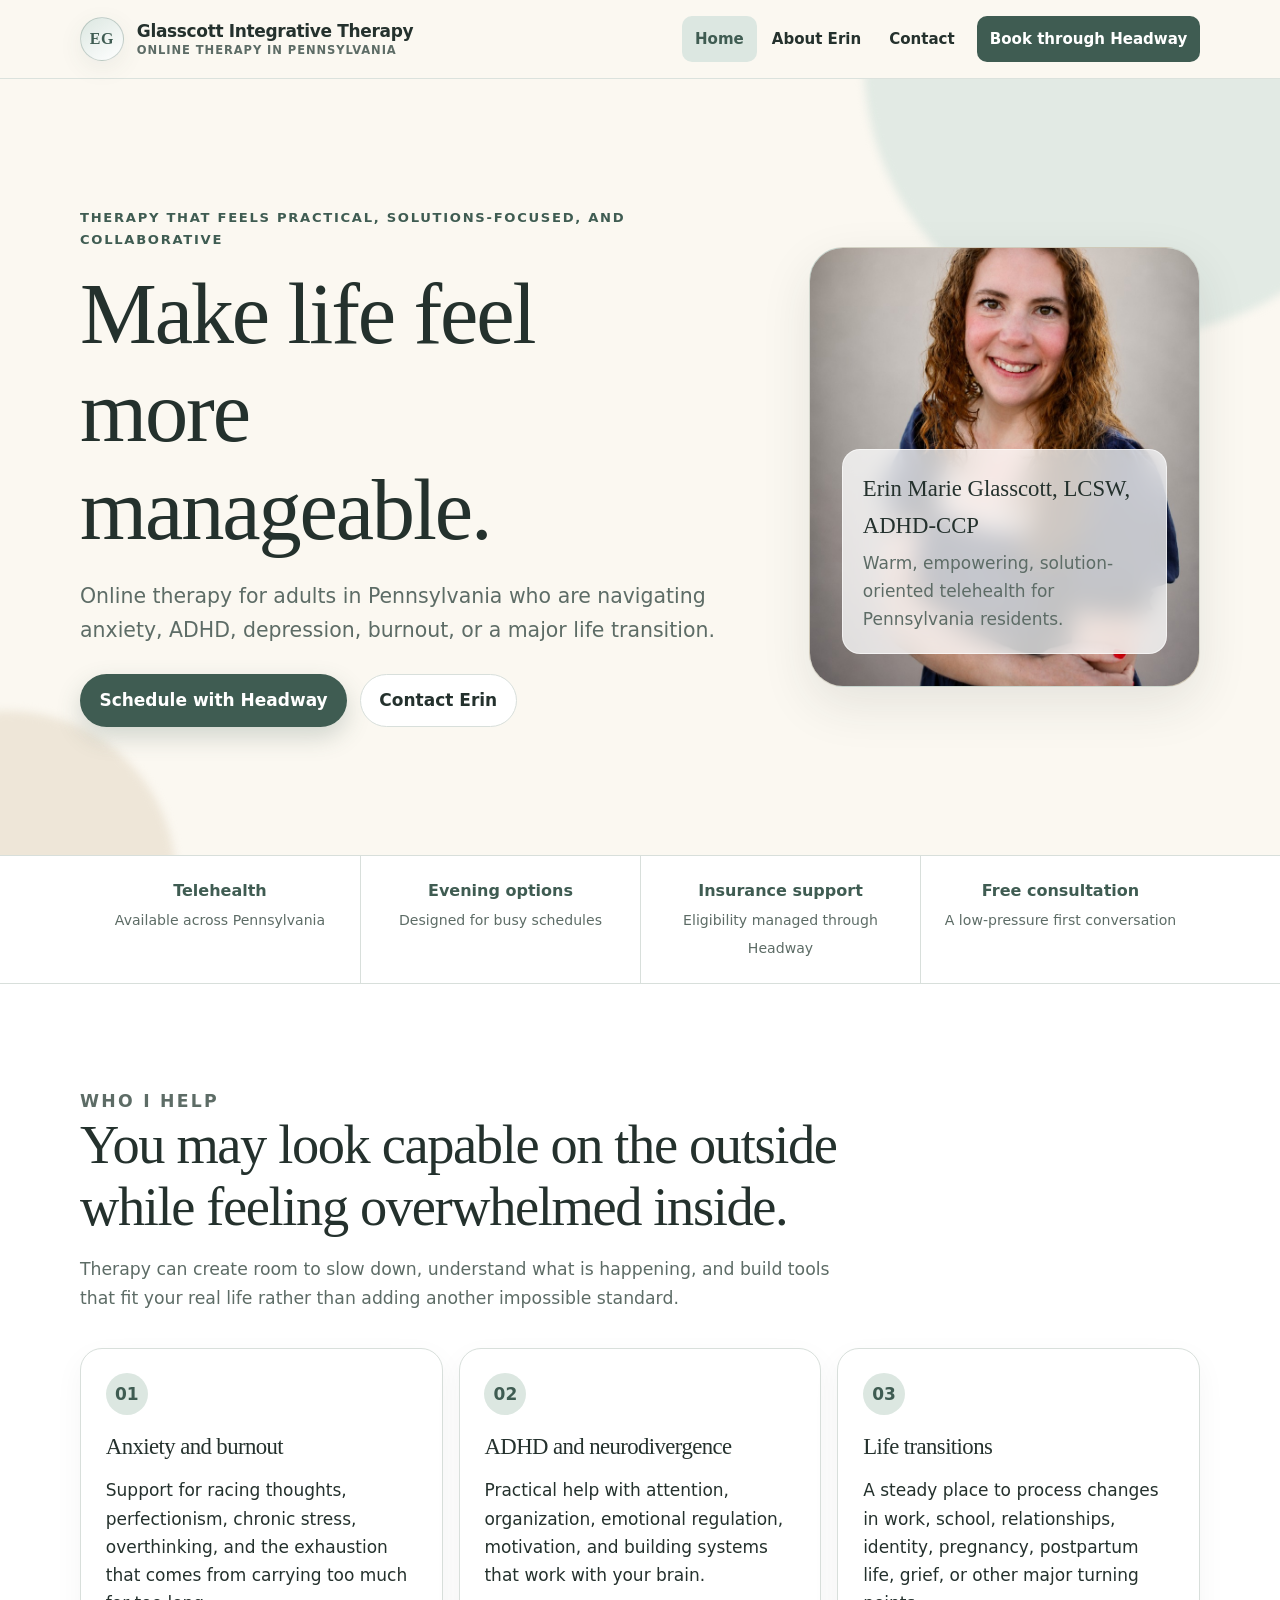
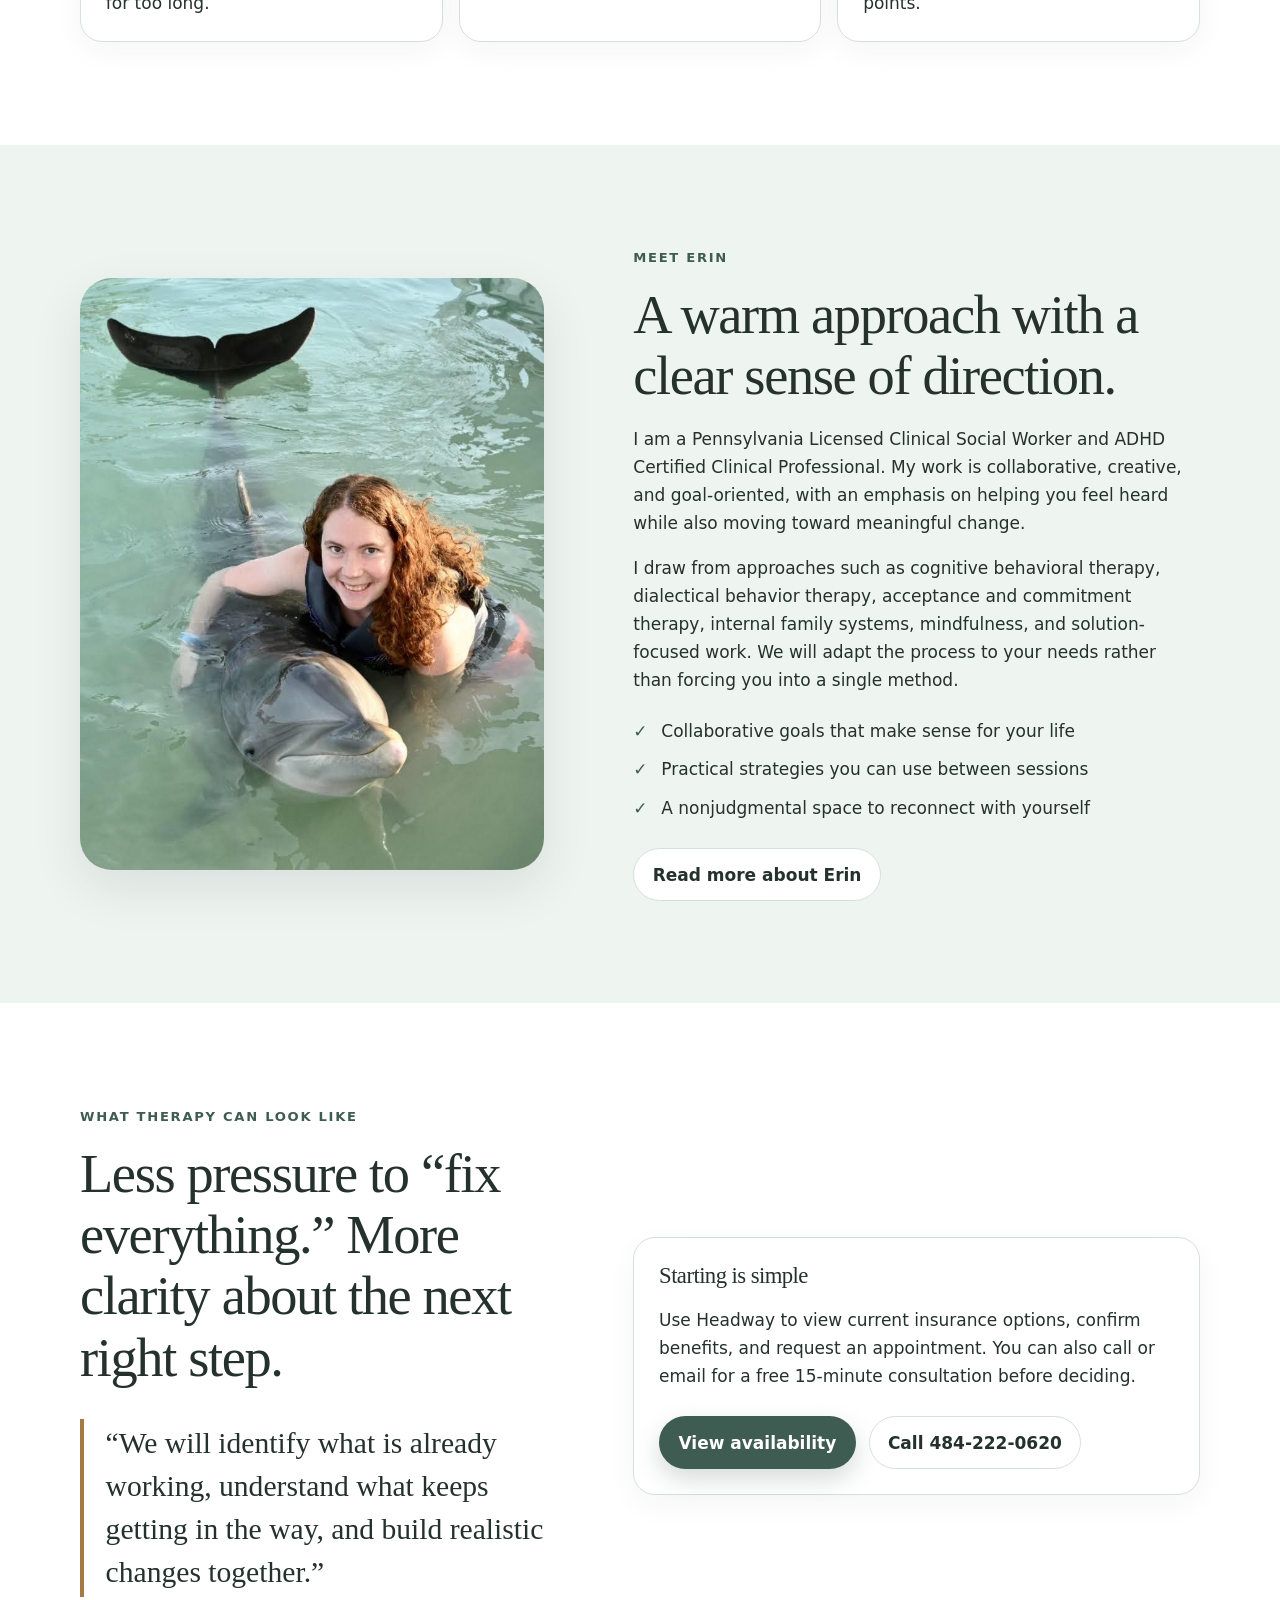
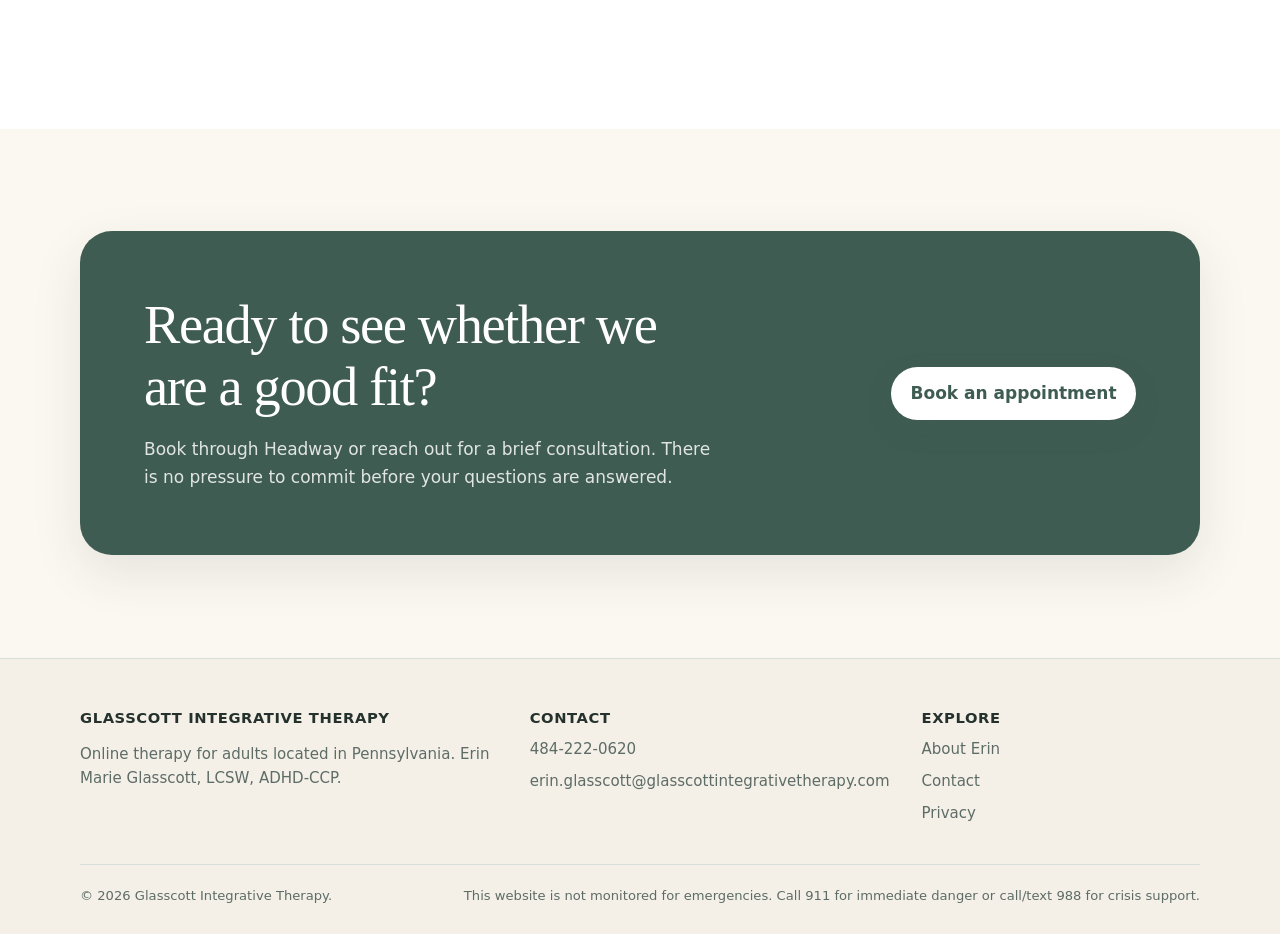
==== index.html @ e766c874 "Adjust image position in hero card" ====
<!doctype html>
<html lang="en">
<head>
  <meta charset="utf-8">
  <meta name="viewport" content="width=device-width, initial-scale=1">
  <title>Glasscott Integrative Therapy | Online Therapy in Pennsylvania</title>
  <meta name="description" content="Compassionate, practical online therapy in Pennsylvania with Erin Glasscott, LCSW, ADHD-CCP. Support for anxiety, ADHD, depression, burnout, and life transitions.">
  <meta name="theme-color" content="#3f5c52">
  <link rel="canonical" href="https://glasscottintegrativetherapy.com/">
  <link rel="icon" href="favicon.svg" type="image/svg+xml">
  <link rel="manifest" href="site.webmanifest">
  <link rel="stylesheet" href="styles.css">
  <script type="application/ld+json">
  {
    "@context": "https://schema.org",
    "@type": "ProfessionalService",
    "name": "Glasscott Integrative Therapy",
    "url": "https://glasscottintegrativetherapy.com/",
    "telephone": "+1-484-222-0620",
    "email": "erin.glasscott@glasscottintegrativetherapy.com",
    "areaServed": "Pennsylvania",
    "description": "Online therapy for adults in Pennsylvania, with support for anxiety, ADHD, depression, burnout, and life transitions.",
    "founder": {
      "@type": "Person",
      "name": "Erin Marie Glasscott",
      "jobTitle": "Licensed Clinical Social Worker"
    },
    "sameAs": [
      "https://care.headway.co/providers/erin-glasscott",
      "https://www.psychologytoday.com/us/therapists/erin-marie-glasscott-philadelphia-pa/383748"
    ]
  }
  </script>
</head>
<body>
  <a class="skip-link" href="#main">Skip to main content</a>

  <header class="site-header">
    <div class="container nav-wrap">
      <a class="brand" href="index.html" aria-label="Glasscott Integrative Therapy home">
        <span class="brand-mark" aria-hidden="true">EG</span>
        <span class="brand-text">Glasscott Integrative Therapy<small>Online therapy in Pennsylvania</small></span>
      </a>
      <button class="nav-toggle" type="button" aria-expanded="false" aria-controls="site-nav">Menu</button>
      <nav class="site-nav" id="site-nav" aria-label="Main navigation">
        <a href="index.html" aria-current="page">Home</a>
        <a href="about.html">About Erin</a>
        <a href="contact.html">Contact</a>
        <a class="nav-cta" href="https://care.headway.co/providers/erin-glasscott" target="_blank" rel="noopener">Book through Headway</a>
      </nav>
    </div>
  </header>

  <main id="main">
    <section class="hero">
      <div class="container hero-grid">
        <div>
          <p class="eyebrow">Therapy that feels practical, solutions-focused, and collaborative</p>
          <h1>Make life feel more manageable.</h1>
          <p class="lead">Online therapy for adults in Pennsylvania who are navigating anxiety, ADHD, depression, burnout, or a major life transition.</p>
          <div class="button-row">
            <a class="button button-primary" href="https://care.headway.co/providers/erin-glasscott" target="_blank" rel="noopener">Schedule with Headway</a>
            <a class="button button-secondary" href="contact.html">Contact Erin</a>
          </div>
        </div>

        <aside class="hero-card" aria-label="Practice overview">
  <img src="erin-headshot.jpg"
       alt="Erin Marie Glasscott, licensed clinical social worker"
       style="position:absolute; inset:0; width:100%; height:100%; object-fit:cover; object-position:center 90%; z-index:1;">

  <div class="hero-card-content" style="position:relative; z-index:2;">
            <strong>Erin Marie Glasscott, LCSW, ADHD-CCP</strong>
            <span>Warm, empowering, solution-oriented telehealth for Pennsylvania residents.</span>
          </div>
        </aside>
      </div>
    </section>

    <section class="trust-strip" aria-label="Practice highlights">
      <div class="container trust-grid">
        <div class="trust-item"><strong>Telehealth</strong><span>Available across Pennsylvania</span></div>
        <div class="trust-item"><strong>Evening options</strong><span>Designed for busy schedules</span></div>
        <div class="trust-item"><strong>Insurance support</strong><span>Eligibility managed through Headway</span></div>
        <div class="trust-item"><strong>Free consultation</strong><span>A low-pressure first conversation</span></div>
      </div>
    </section>

    <section class="section section-white">
      <div class="container">
        <div class="section-heading">
          <p class="eyebrow">Who I help</p>
          <h2>You may look capable on the outside while feeling overwhelmed inside.</h2>
          <p>Therapy can create room to slow down, understand what is happening, and build tools that fit your real life rather than adding another impossible standard.</p>
        </div>

        <div class="card-grid">
          <article class="card">
            <div class="card-number" aria-hidden="true">01</div>
            <h3>Anxiety and burnout</h3>
            <p>Support for racing thoughts, perfectionism, chronic stress, overthinking, and the exhaustion that comes from carrying too much for too long.</p>
          </article>
          <article class="card">
            <div class="card-number" aria-hidden="true">02</div>
            <h3>ADHD and neurodivergence</h3>
            <p>Practical help with attention, organization, emotional regulation, motivation, and building systems that work with your brain.</p>
          </article>
          <article class="card">
            <div class="card-number" aria-hidden="true">03</div>
            <h3>Life transitions</h3>
            <p>A steady place to process changes in work, school, relationships, identity, pregnancy, postpartum life, grief, or other major turning points.</p>
          </article>
        </div>
      </div>
    </section>

    <section class="section section-sage">
      <div class="container split">
        <div class="portrait-placeholder">
  <img src="erin-dolphin.jpg" alt="Erin Glasscott, licensed clinical social worker">
</div>
        <div>
          <p class="eyebrow">Meet Erin</p>
          <h2>A warm approach with a clear sense of direction.</h2>
          <p>I am a Pennsylvania Licensed Clinical Social Worker and ADHD Certified Clinical Professional. My work is collaborative, creative, and goal-oriented, with an emphasis on helping you feel heard while also moving toward meaningful change.</p>
          <p>I draw from approaches such as cognitive behavioral therapy, dialectical behavior therapy, acceptance and commitment therapy, internal family systems, mindfulness, and solution-focused work. We will adapt the process to your needs rather than forcing you into a single method.</p>
          <ul class="check-list">
            <li>Collaborative goals that make sense for your life</li>
            <li>Practical strategies you can use between sessions</li>
            <li>A nonjudgmental space to reconnect with yourself</li>
          </ul>
          <div class="button-row">
            <a class="button button-secondary" href="about.html">Read more about Erin</a>
          </div>
        </div>
      </div>
    </section>

    <section class="section section-white">
      <div class="container split">
        <div>
          <p class="eyebrow">What therapy can look like</p>
          <h2>Less pressure to “fix everything.” More clarity about the next right step.</h2>
          <p class="quote-block">“We will identify what is already working, understand what keeps getting in the way, and build realistic changes together.”</p>
        </div>
        <div>
          <div class="card">
            <h3>Starting is simple</h3>
            <p>Use Headway to view current insurance options, confirm benefits, and request an appointment. You can also call or email for a free 15-minute consultation before deciding.</p>
            <div class="button-row">
              <a class="button button-primary" href="https://care.headway.co/providers/erin-glasscott" target="_blank" rel="noopener">View availability</a>
              <a class="button button-secondary" href="tel:+14842220620">Call 484-222-0620</a>
            </div>
          </div>
        </div>
      </div>
    </section>

    <section class="section">
      <div class="container cta-panel">
        <div>
          <h2>Ready to see whether we are a good fit?</h2>
          <p>Book through Headway or reach out for a brief consultation. There is no pressure to commit before your questions are answered.</p>
        </div>
        <div class="cta-actions">
          <a class="button button-primary" href="https://care.headway.co/providers/erin-glasscott" target="_blank" rel="noopener">Book an appointment</a>
        </div>
      </div>
    </section>
  </main>

  <footer class="site-footer">
    <div class="container">
      <div class="footer-grid">
        <div>
          <h2>Glasscott Integrative Therapy</h2>
          <p>Online therapy for adults located in Pennsylvania. Erin Marie Glasscott, LCSW, ADHD-CCP.</p>
        </div>
        <div>
          <h3>Contact</h3>
          <div class="footer-links">
            <a href="tel:+14842220620">484-222-0620</a>
            <a href="mailto:erin.glasscott@glasscottintegrativetherapy.com">erin.glasscott@glasscottintegrativetherapy.com</a>
          </div>
        </div>
        <div>
          <h3>Explore</h3>
          <div class="footer-links">
            <a href="about.html">About Erin</a>
            <a href="contact.html">Contact</a>
            <a href="privacy.html">Privacy</a>
          </div>
        </div>
      </div>
      <div class="footer-bottom">
        <span>© <span data-current-year></span> Glasscott Integrative Therapy.</span>
        <span>This website is not monitored for emergencies. Call 911 for immediate danger or call/text 988 for crisis support.</span>
      </div>
    </div>
  </footer>

  <script src="script.js"></script>
</body>
</html>
---- styles.css ----
:root {
  --ink: #24312d;
  --muted: #5d6c66;
  --sage: #5e786e;
  --sage-dark: #3f5c52;
  --sage-light: #dce7e1;
  --cream: #fbf8f1;
  --paper: #ffffff;
  --sand: #e9dfcf;
  --gold: #a57a45;
  --line: #d8dfdb;
  --shadow: 0 18px 50px rgba(36, 49, 45, 0.10);
  --radius: 22px;
  --max-width: 1120px;
}

* {
  box-sizing: border-box;
}

html {
  scroll-behavior: smooth;
}

body {
  margin: 0;
  color: var(--ink);
  background: var(--cream);
  font-family: Inter, ui-sans-serif, system-ui, -apple-system, BlinkMacSystemFont, "Segoe UI", sans-serif;
  font-size: 17px;
  line-height: 1.65;
}

img {
  display: block;
  max-width: 100%;
}

a {
  color: var(--sage-dark);
  text-underline-offset: 0.2em;
}

a:hover {
  color: var(--gold);
}

button,
a {
  -webkit-tap-highlight-color: transparent;
}

.skip-link {
  position: absolute;
  top: -100px;
  left: 1rem;
  z-index: 1000;
  padding: 0.75rem 1rem;
  border-radius: 10px;
  background: var(--ink);
  color: white;
}

.skip-link:focus {
  top: 1rem;
}

.container {
  width: min(calc(100% - 2rem), var(--max-width));
  margin-inline: auto;
}

.site-header {
  position: sticky;
  top: 0;
  z-index: 50;
  border-bottom: 1px solid rgba(216, 223, 219, 0.9);
  background: rgba(251, 248, 241, 0.94);
  backdrop-filter: blur(14px);
}

.nav-wrap {
  min-height: 78px;
  display: flex;
  align-items: center;
  justify-content: space-between;
  gap: 1rem;
}

.brand {
  display: inline-flex;
  align-items: center;
  gap: 0.8rem;
  color: var(--ink);
  font-weight: 750;
  text-decoration: none;
  letter-spacing: -0.02em;
}

.brand-mark {
  width: 44px;
  height: 44px;
  display: grid;
  place-items: center;
  border: 1px solid rgba(63, 92, 82, 0.25);
  border-radius: 50%;
  background: linear-gradient(145deg, var(--sage-light), var(--paper));
  color: var(--sage-dark);
  font-family: Georgia, "Times New Roman", serif;
  font-size: 1rem;
  letter-spacing: 0.04em;
  box-shadow: 0 7px 24px rgba(63, 92, 82, 0.08);
}

.brand-text {
  line-height: 1.12;
}

.brand-text small {
  display: block;
  margin-top: 0.18rem;
  color: var(--muted);
  font-size: 0.72rem;
  font-weight: 600;
  letter-spacing: 0.08em;
  text-transform: uppercase;
}

.nav-toggle {
  display: none;
  border: 1px solid var(--line);
  border-radius: 12px;
  padding: 0.55rem 0.75rem;
  background: var(--paper);
  color: var(--ink);
  font: inherit;
  font-weight: 700;
  cursor: pointer;
}

.site-nav {
  display: flex;
  align-items: center;
  gap: 0.15rem;
}

.site-nav a {
  padding: 0.65rem 0.8rem;
  border-radius: 10px;
  color: var(--ink);
  font-size: 0.94rem;
  font-weight: 700;
  text-decoration: none;
}

.site-nav a:hover,
.site-nav a[aria-current="page"] {
  background: var(--sage-light);
  color: var(--sage-dark);
}

.site-nav .nav-cta {
  margin-left: 0.45rem;
  background: var(--sage-dark);
  color: white;
}

.site-nav .nav-cta:hover {
  background: var(--ink);
  color: white;
}

.hero {
  position: relative;
  overflow: hidden;
  padding: clamp(4.5rem, 10vw, 8rem) 0;
}

.hero::before,
.hero::after {
  content: "";
  position: absolute;
  border-radius: 999px;
  filter: blur(4px);
  pointer-events: none;
}

.hero::before {
  width: 34rem;
  height: 34rem;
  top: -18rem;
  right: -8rem;
  background: rgba(220, 231, 225, 0.82);
}

.hero::after {
  width: 21rem;
  height: 21rem;
  bottom: -12rem;
  left: -10rem;
  background: rgba(233, 223, 207, 0.72);
}

.hero-grid {
  position: relative;
  z-index: 1;
  display: grid;
  grid-template-columns: 1.25fr 0.75fr;
  gap: clamp(2rem, 6vw, 5rem);
  align-items: center;
}

.eyebrow {
  margin: 0 0 1rem;
  color: var(--sage-dark);
  font-size: 0.82rem;
  font-weight: 800;
  letter-spacing: 0.13em;
  text-transform: uppercase;
}

h1,
h2,
h3 {
  margin-top: 0;
  font-family: Georgia, "Times New Roman", serif;
  font-weight: 500;
  line-height: 1.13;
  letter-spacing: -0.025em;
}

h1 {
  margin-bottom: 1.3rem;
  font-size: clamp(2.75rem, 7vw, 5.4rem);
  max-width: 12ch;
}

h2 {
  margin-bottom: 1rem;
  font-size: clamp(2rem, 4.5vw, 3.4rem);
}

h3 {
  margin-bottom: 0.55rem;
  font-size: 1.42rem;
}

.lead {
  max-width: 62ch;
  margin: 0 0 1.65rem;
  color: var(--muted);
  font-size: clamp(1.08rem, 2.1vw, 1.28rem);
}

.button-row {
  display: flex;
  flex-wrap: wrap;
  gap: 0.8rem;
  margin-top: 1.65rem;
}

.button {
  display: inline-flex;
  align-items: center;
  justify-content: center;
  gap: 0.45rem;
  min-height: 48px;
  padding: 0.72rem 1.15rem;
  border: 1px solid transparent;
  border-radius: 999px;
  font-weight: 800;
  text-decoration: none;
  transition: transform 160ms ease, box-shadow 160ms ease, background 160ms ease;
}

.button:hover {
  transform: translateY(-2px);
}

.button-primary {
  background: var(--sage-dark);
  color: white;
  box-shadow: 0 10px 24px rgba(63, 92, 82, 0.22);
}

.button-primary:hover {
  background: var(--ink);
  color: white;
}

.button-secondary {
  border-color: var(--line);
  background: var(--paper);
  color: var(--ink);
}

.button-secondary:hover {
  border-color: var(--sage);
  color: var(--sage-dark);
  box-shadow: 0 10px 25px rgba(36, 49, 45, 0.08);
}

.hero-card {
  position: relative;
  min-height: 440px;
  display: grid;
  align-content: end;
  overflow: hidden;
  border: 1px solid rgba(94, 120, 110, 0.18);
  border-radius: 34px;
  padding: 2rem;
  background:
    radial-gradient(circle at 72% 24%, rgba(255,255,255,0.92) 0 8%, transparent 9%),
    radial-gradient(circle at 24% 30%, rgba(255,255,255,0.7) 0 4%, transparent 5%),
    linear-gradient(155deg, #dce7e1 0%, #f5f0e6 60%, #e2d3bf 100%);
  box-shadow: var(--shadow);
}

.hero-card::before {
  content: "";
  position: absolute;
  width: 220px;
  height: 340px;
  right: -35px;
  bottom: -32px;
  border: 2px solid rgba(63, 92, 82, 0.30);
  border-radius: 55% 45% 50% 50% / 40% 60% 40% 60%;
  transform: rotate(-13deg);
}

.hero-card::after {
  content: "";
  position: absolute;
  width: 120px;
  height: 260px;
  right: 54px;
  bottom: -45px;
  border-left: 3px solid rgba(63, 92, 82, 0.36);
  border-radius: 50%;
  transform: rotate(20deg);
}

.hero-card-content {
  position: relative;
  z-index: 1;
  max-width: 23rem;
  border: 1px solid rgba(255,255,255,0.58);
  border-radius: 18px;
  padding: 1.25rem;
  background: rgba(255,255,255,0.76);
  backdrop-filter: blur(12px);
}

.hero-card-content strong {
  display: block;
  margin-bottom: 0.25rem;
  font-family: Georgia, "Times New Roman", serif;
  font-size: 1.42rem;
  font-weight: 500;
}

.hero-card-content span {
  color: var(--muted);
}

.trust-strip {
  border-block: 1px solid var(--line);
  background: var(--paper);
}

.trust-grid {
  display: grid;
  grid-template-columns: repeat(4, 1fr);
}

.trust-item {
  padding: 1.4rem 1rem;
  text-align: center;
}

.trust-item + .trust-item {
  border-left: 1px solid var(--line);
}

.trust-item strong {
  display: block;
  color: var(--sage-dark);
  font-size: 1rem;
}

.trust-item span {
  color: var(--muted);
  font-size: 0.88rem;
}

.section {
  padding: clamp(4.2rem, 8vw, 7rem) 0;
}

.section-white {
  background: var(--paper);
}

.section-sage {
  background: #eef4f0;
}

.section-heading {
  max-width: 760px;
  margin-bottom: 2.2rem;
}

.section-heading p {
  margin-bottom: 0;
  color: var(--muted);
  font-size: 1.08rem;
}

.card-grid {
  display: grid;
  grid-template-columns: repeat(3, 1fr);
  gap: 1rem;
}

.card {
  border: 1px solid var(--line);
  border-radius: var(--radius);
  padding: 1.55rem;
  background: var(--paper);
  box-shadow: 0 10px 30px rgba(36, 49, 45, 0.045);
}

.card p:last-child {
  margin-bottom: 0;
}

.card-number {
  width: 42px;
  height: 42px;
  display: grid;
  place-items: center;
  margin-bottom: 1.15rem;
  border-radius: 50%;
  background: var(--sage-light);
  color: var(--sage-dark);
  font-weight: 900;
}

.split {
  display: grid;
  grid-template-columns: 0.9fr 1.1fr;
  gap: clamp(2rem, 7vw, 6rem);
  align-items: center;
}

.portrait-placeholder {
  min-height: 520px;
  display: grid;
  place-items: center;
  overflow: hidden;
  border-radius: 32px;
  background:
    linear-gradient(135deg, rgba(255,255,255,0.7), transparent 46%),
    linear-gradient(155deg, var(--sage-light), var(--sand));
  box-shadow: var(--shadow);
}

.portrait-monogram {
  width: 190px;
  height: 190px;
  display: grid;
  place-items: center;
  border: 1px solid rgba(63, 92, 82, 0.25);
  border-radius: 50%;
  background: rgba(255,255,255,0.62);
  color: var(--sage-dark);
  font-family: Georgia, "Times New Roman", serif;
  font-size: 4.2rem;
  box-shadow: 0 18px 48px rgba(36,49,45,0.10);
}

.check-list {
  margin: 1.4rem 0 0;
  padding: 0;
  list-style: none;
}

.check-list li {
  position: relative;
  margin: 0.65rem 0;
  padding-left: 1.75rem;
}

.check-list li::before {
  content: "✓";
  position: absolute;
  left: 0;
  top: 0;
  color: var(--sage-dark);
  font-weight: 900;
}

.quote-block {
  border-left: 4px solid var(--gold);
  padding: 0.2rem 0 0.2rem 1.35rem;
  color: var(--ink);
  font-family: Georgia, "Times New Roman", serif;
  font-size: clamp(1.3rem, 2.8vw, 1.85rem);
  line-height: 1.45;
}

.cta-panel {
  display: grid;
  grid-template-columns: 1.2fr 0.8fr;
  gap: 2rem;
  align-items: center;
  border-radius: 32px;
  padding: clamp(2rem, 5vw, 4rem);
  background: var(--sage-dark);
  color: white;
  box-shadow: var(--shadow);
}

.cta-panel h2,
.cta-panel p {
  color: white;
}

.cta-panel p {
  margin-bottom: 0;
  opacity: 0.84;
}

.cta-panel .button-primary {
  background: white;
  color: var(--sage-dark);
}

.cta-panel .button-primary:hover {
  background: var(--cream);
  color: var(--ink);
}

.cta-actions {
  display: flex;
  flex-wrap: wrap;
  justify-content: flex-end;
  gap: 0.75rem;
}

.page-hero {
  padding: clamp(4rem, 9vw, 7rem) 0 clamp(3rem, 7vw, 5rem);
}

.page-hero h1 {
  max-width: 16ch;
  font-size: clamp(2.7rem, 6vw, 4.7rem);
}

.page-hero .lead {
  max-width: 68ch;
}

.bio-copy p {
  margin-top: 0;
}

.credentials {
  display: grid;
  grid-template-columns: repeat(2, 1fr);
  gap: 1rem;
  margin-top: 2rem;
}

.credential {
  border-top: 1px solid var(--line);
  padding-top: 1rem;
}

.credential strong {
  display: block;
  margin-bottom: 0.15rem;
}

.credential span {
  color: var(--muted);
  font-size: 0.94rem;
}

.contact-grid {
  display: grid;
  grid-template-columns: 1fr 0.85fr;
  gap: clamp(1.2rem, 5vw, 4rem);
  align-items: start;
}

.contact-card {
  border: 1px solid var(--line);
  border-radius: 28px;
  padding: clamp(1.4rem, 4vw, 2.5rem);
  background: var(--paper);
  box-shadow: var(--shadow);
}

.contact-method {
  display: grid;
  grid-template-columns: 46px 1fr;
  gap: 0.9rem;
  align-items: start;
  padding: 1.1rem 0;
}

.contact-method + .contact-method {
  border-top: 1px solid var(--line);
}

.contact-icon {
  width: 46px;
  height: 46px;
  display: grid;
  place-items: center;
  border-radius: 50%;
  background: var(--sage-light);
  color: var(--sage-dark);
  font-weight: 900;
}

.contact-method h3 {
  margin-bottom: 0.15rem;
  font-family: inherit;
  font-size: 1.06rem;
  font-weight: 850;
  letter-spacing: 0;
}

.contact-method p {
  margin: 0;
  color: var(--muted);
}

.notice {
  border: 1px solid #dacbb6;
  border-radius: 18px;
  padding: 1.15rem 1.25rem;
  background: #fffaf1;
}

.notice strong {
  display: block;
  margin-bottom: 0.25rem;
}

.notice p {
  margin: 0;
  color: #665c4e;
}

.faq {
  border-top: 1px solid var(--line);
}

details {
  border-bottom: 1px solid var(--line);
  padding: 1.05rem 0;
}

summary {
  cursor: pointer;
  color: var(--ink);
  font-weight: 800;
}

details p {
  margin: 0.75rem 0 0;
  color: var(--muted);
}

.legal-copy {
  max-width: 780px;
}

.legal-copy h2 {
  margin-top: 2.3rem;
  font-size: 1.8rem;
}

.site-footer {
  border-top: 1px solid var(--line);
  padding: 3.2rem 0 1.7rem;
  background: #f4f0e8;
}

.footer-grid {
  display: grid;
  grid-template-columns: 1.2fr 0.8fr 0.8fr;
  gap: 2rem;
}

.footer-grid h2,
.footer-grid h3 {
  margin-bottom: 0.65rem;
  font-family: inherit;
  font-size: 0.92rem;
  font-weight: 850;
  letter-spacing: 0.04em;
  text-transform: uppercase;
}

.footer-grid p,
.footer-grid a {
  color: var(--muted);
  font-size: 0.94rem;
}

.footer-links {
  display: grid;
  gap: 0.45rem;
}

.footer-links a {
  text-decoration: none;
}

.footer-links a:hover {
  color: var(--sage-dark);
}

.footer-bottom {
  display: flex;
  flex-wrap: wrap;
  justify-content: space-between;
  gap: 1rem;
  margin-top: 2.4rem;
  border-top: 1px solid var(--line);
  padding-top: 1.25rem;
  color: var(--muted);
  font-size: 0.82rem;
}

@media (max-width: 860px) {
  .nav-toggle {
    display: inline-flex;
  }

  .site-nav {
    position: absolute;
    top: calc(100% + 1px);
    left: 0;
    right: 0;
    display: none;
    flex-direction: column;
    align-items: stretch;
    gap: 0.15rem;
    border-bottom: 1px solid var(--line);
    padding: 0.75rem 1rem 1rem;
    background: var(--cream);
    box-shadow: 0 16px 30px rgba(36,49,45,0.08);
  }

  .site-nav.is-open {
    display: flex;
  }

  .site-nav a {
    text-align: center;
  }

  .site-nav .nav-cta {
    margin-left: 0;
  }

  .hero-grid,
  .split,
  .contact-grid,
  .cta-panel,
  .footer-grid {
    grid-template-columns: 1fr;
  }

  .hero-card {
    min-height: 360px;
  }

  .card-grid {
    grid-template-columns: 1fr;
  }

  .trust-grid {
    grid-template-columns: repeat(2, 1fr);
  }

  .trust-item:nth-child(3) {
    border-left: 0;
    border-top: 1px solid var(--line);
  }

  .trust-item:nth-child(4) {
    border-top: 1px solid var(--line);
  }

  .cta-actions {
    justify-content: flex-start;
  }
}

@media (max-width: 560px) {
  body {
    font-size: 16px;
  }

  .brand-text {
    font-size: 0.88rem;
  }

  .brand-text small {
    font-size: 0.64rem;
  }

  .hero {
    padding-top: 3.5rem;
  }

  .hero-card {
    min-height: 310px;
    padding: 1.15rem;
  }

  .credentials,
  .trust-grid {
    grid-template-columns: 1fr;
  }

  .trust-item + .trust-item,
  .trust-item:nth-child(3),
  .trust-item:nth-child(4) {
    border-left: 0;
    border-top: 1px solid var(--line);
  }

  .button-row,
  .cta-actions {
    flex-direction: column;
  }

  .button {
    width: 100%;
  }
}

@media (prefers-reduced-motion: reduce) {
  html {
    scroll-behavior: auto;
  }

  *,
  *::before,
  *::after {
    transition-duration: 0.01ms !important;
    animation-duration: 0.01ms !important;
    animation-iteration-count: 1 !important;
  }
}
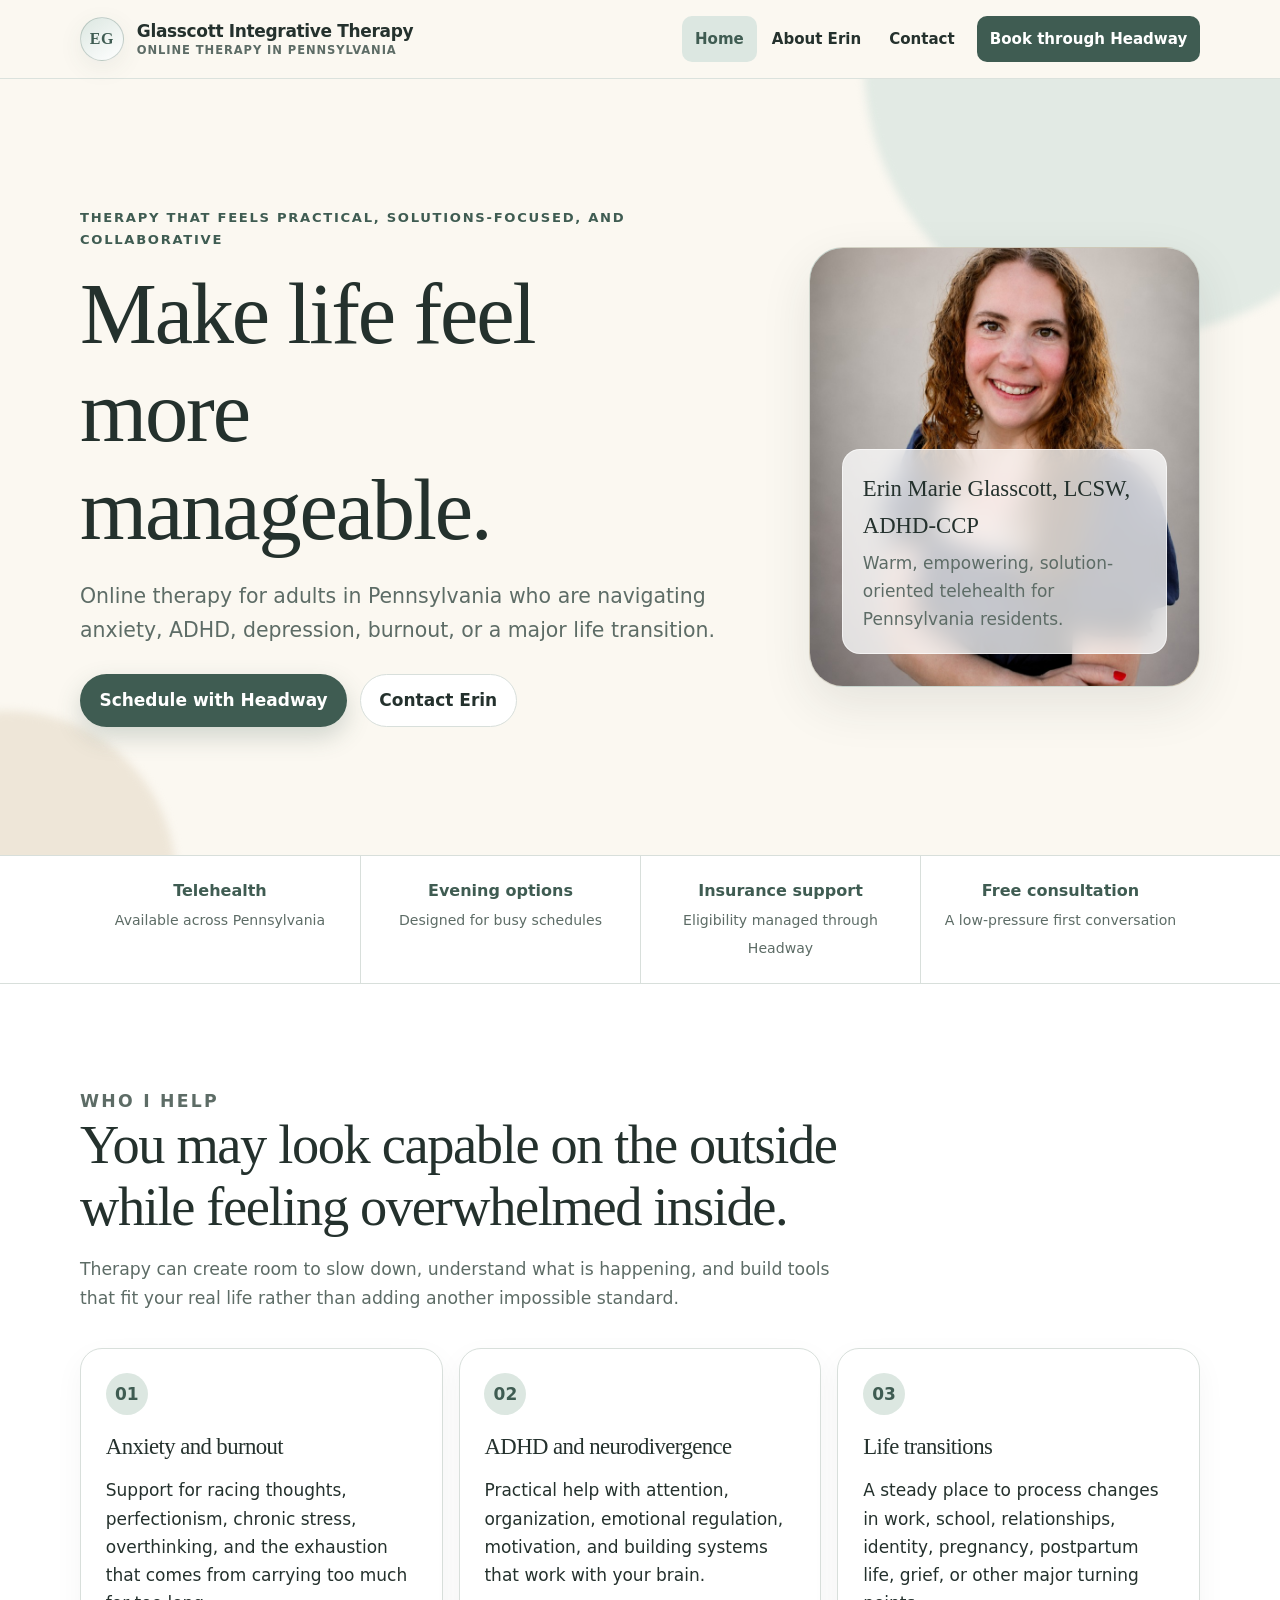
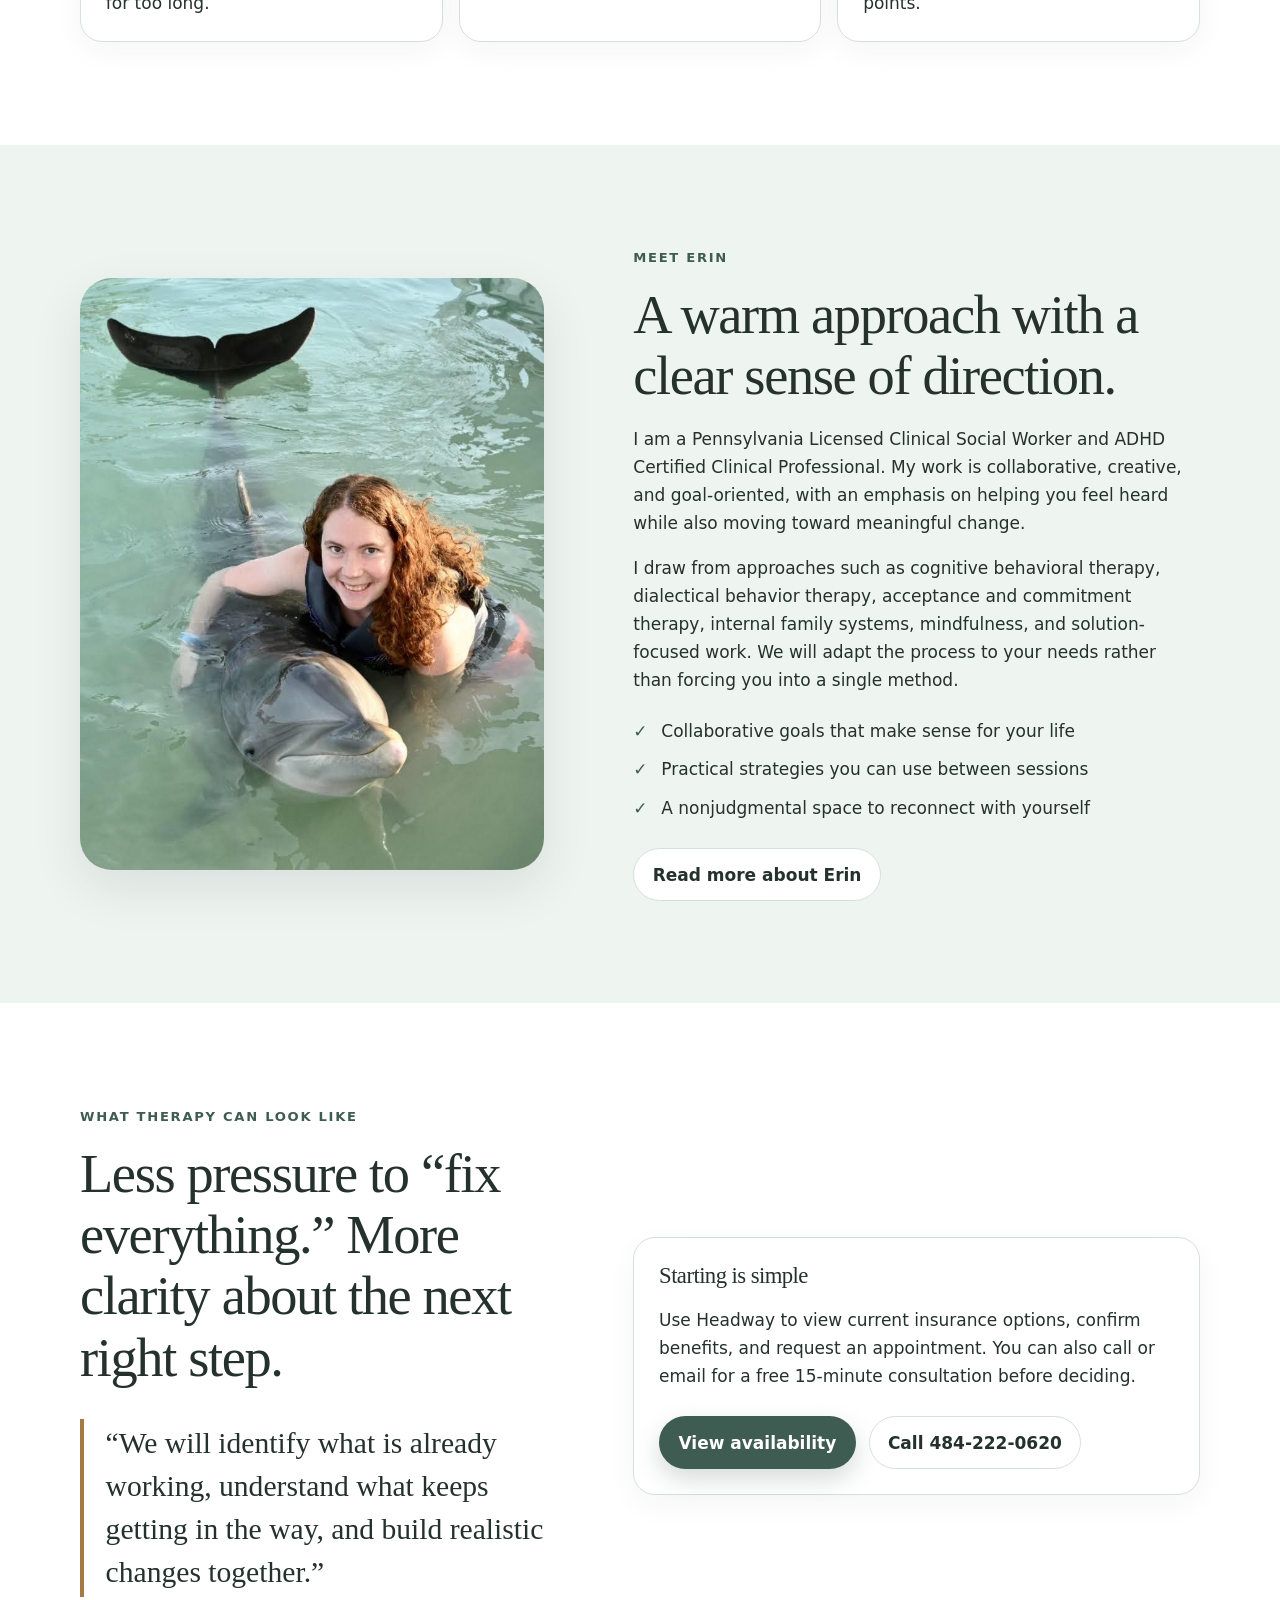
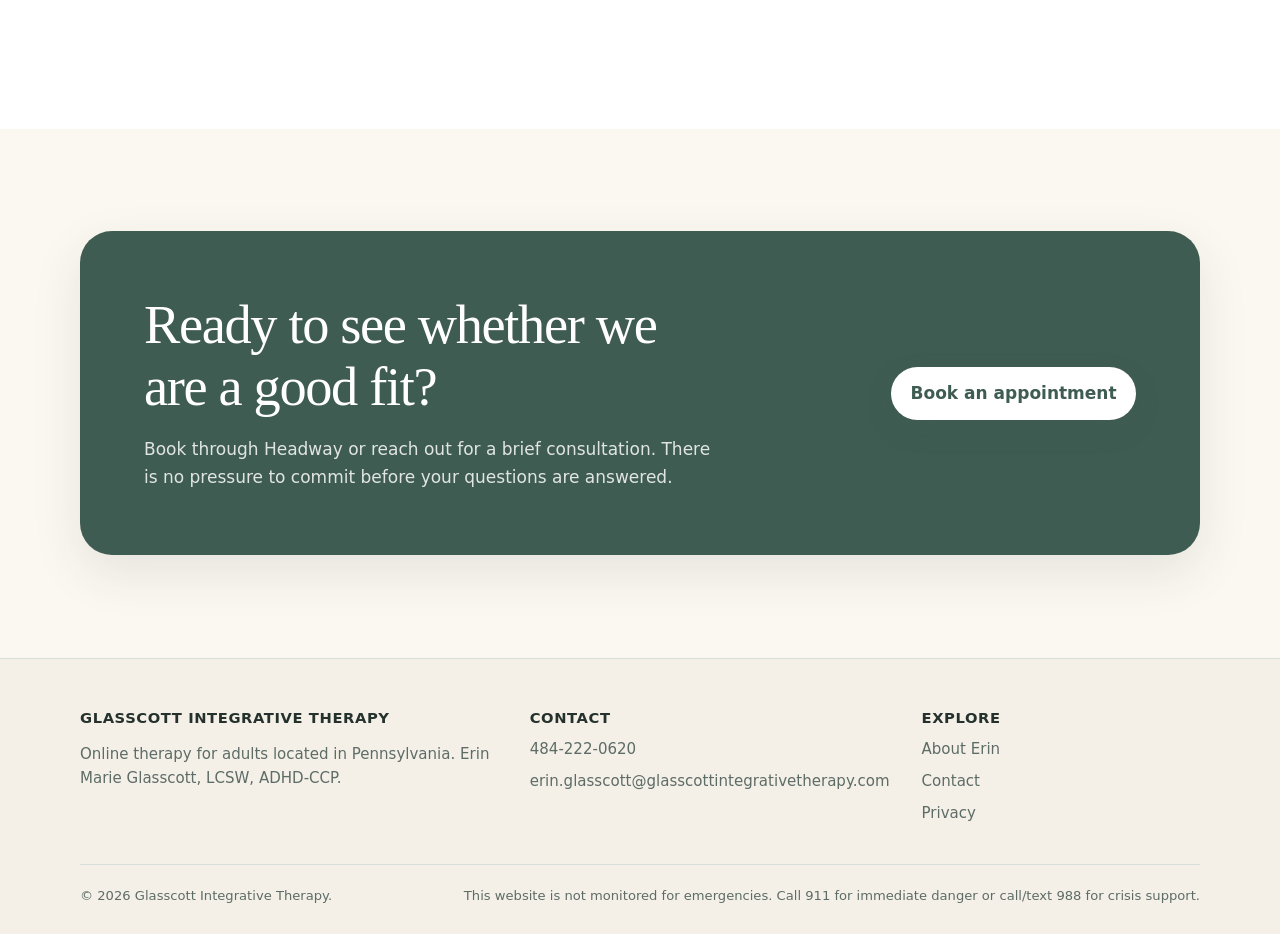
==== commit c62a9a20: "Change image object-position to center 75% Adjust image positioning in hero card." ====
--- a/index.html
+++ b/index.html
@@ -67,7 +67,7 @@
         <aside class="hero-card" aria-label="Practice overview">
   <img src="erin-headshot.jpg"
        alt="Erin Marie Glasscott, licensed clinical social worker"
-       style="position:absolute; inset:0; width:100%; height:100%; object-fit:cover; object-position:center 90%; z-index:1;">
+       style="position:absolute; inset:0; width:100%; height:100%; object-fit:cover; object-position:center 75%; z-index:1;">
 
   <div class="hero-card-content" style="position:relative; z-index:2;">
             <strong>Erin Marie Glasscott, LCSW, ADHD-CCP</strong>
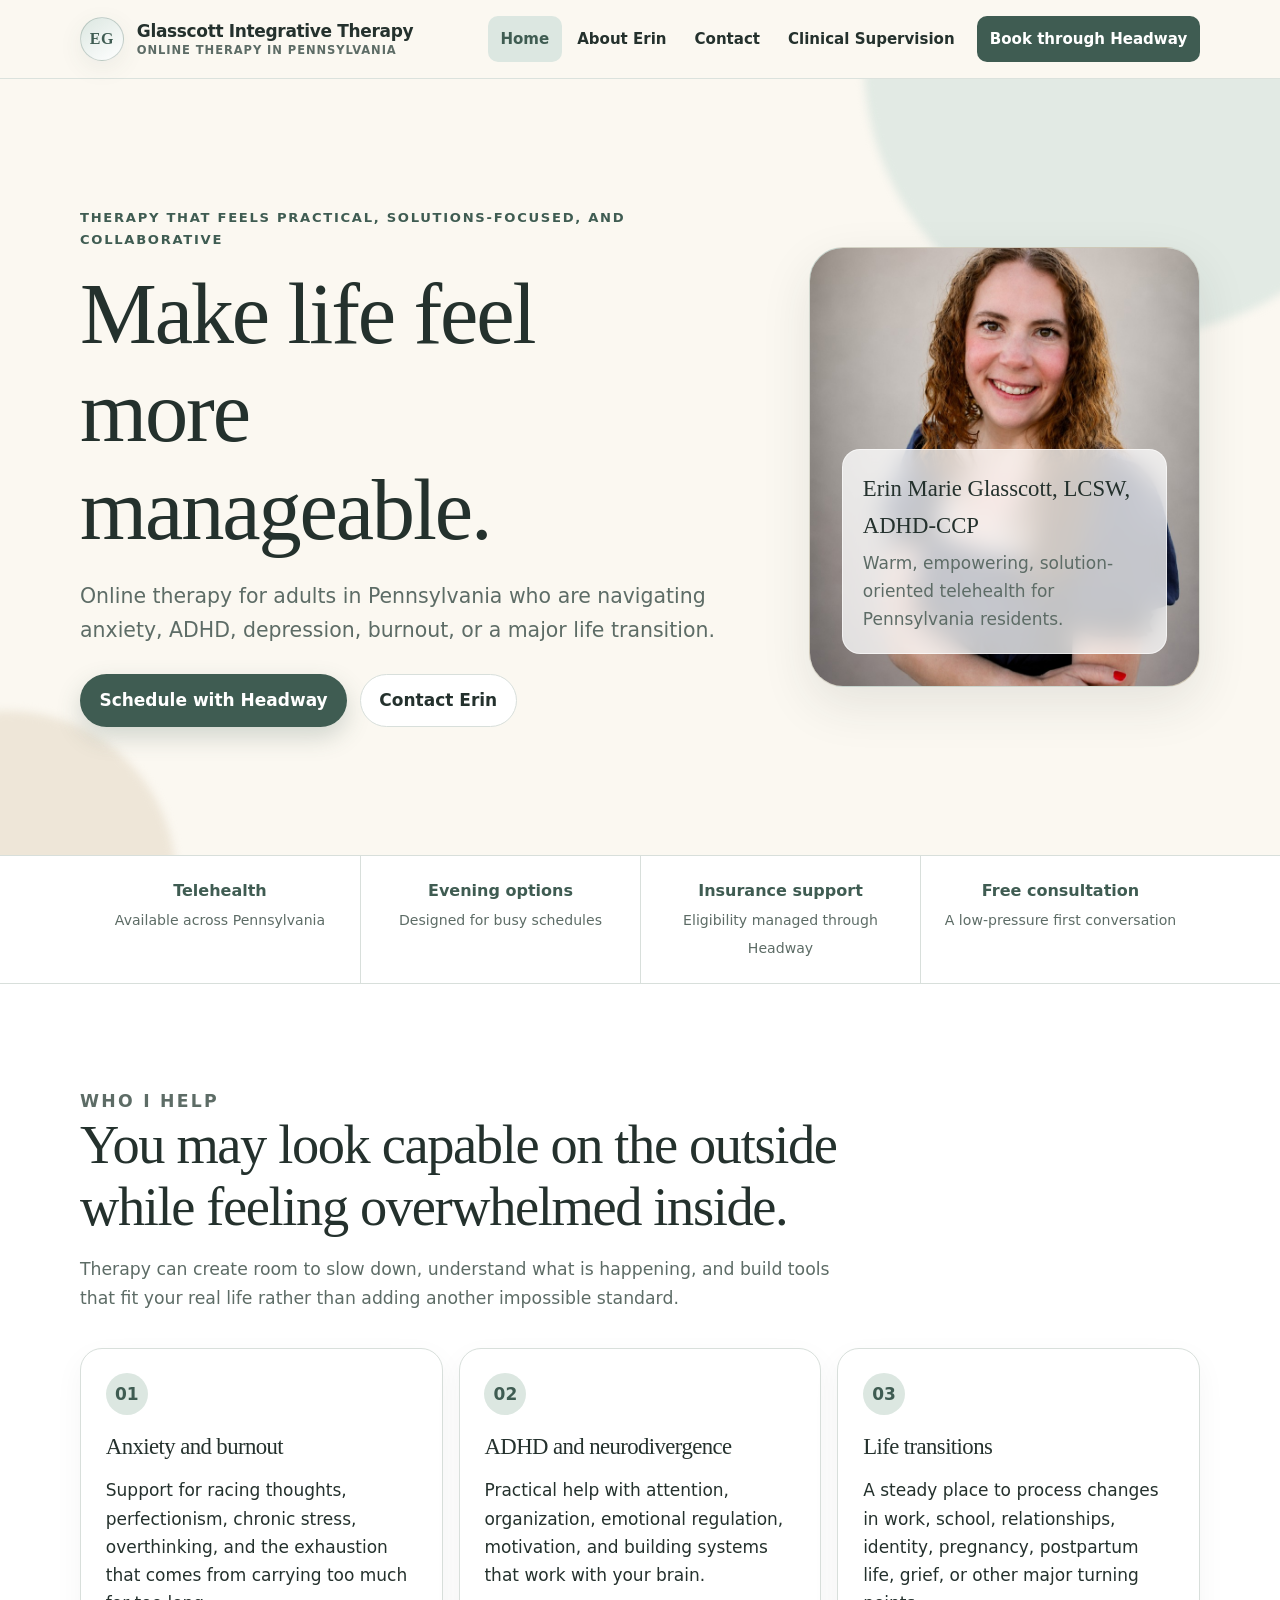
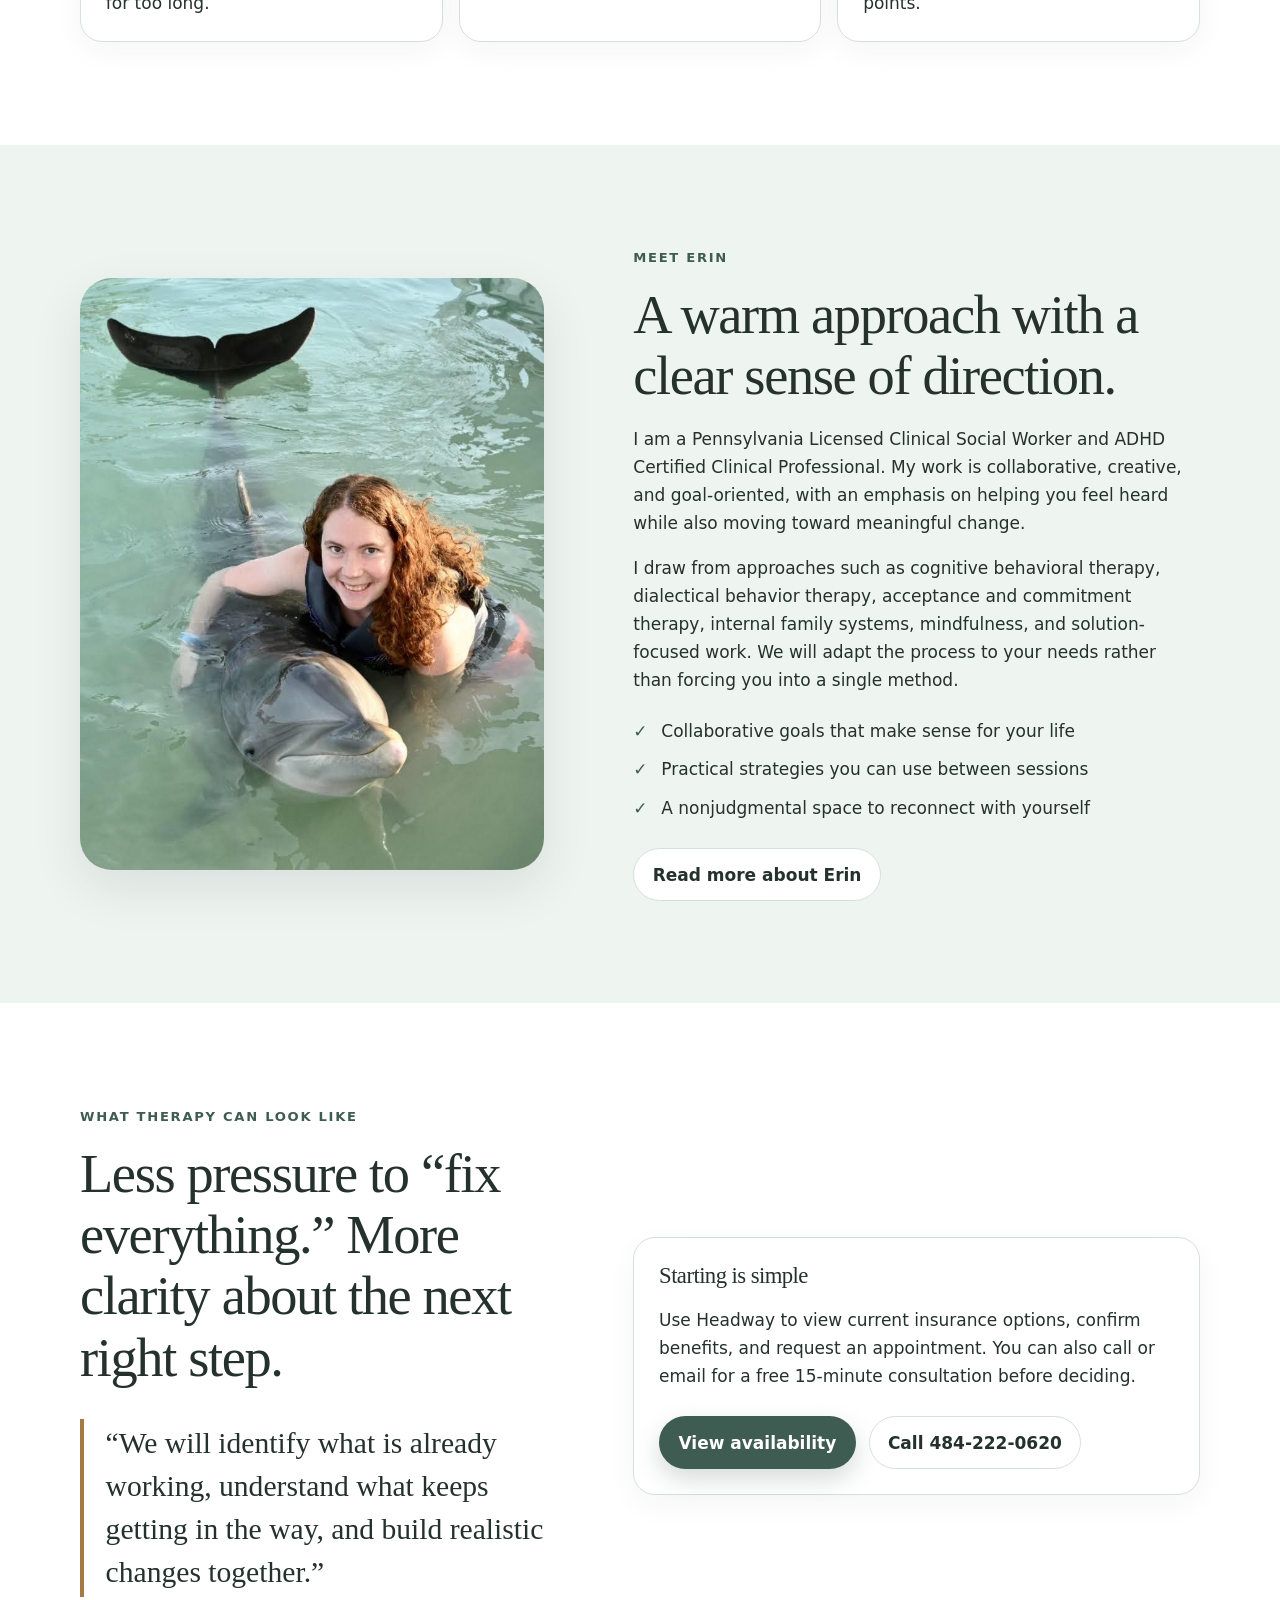
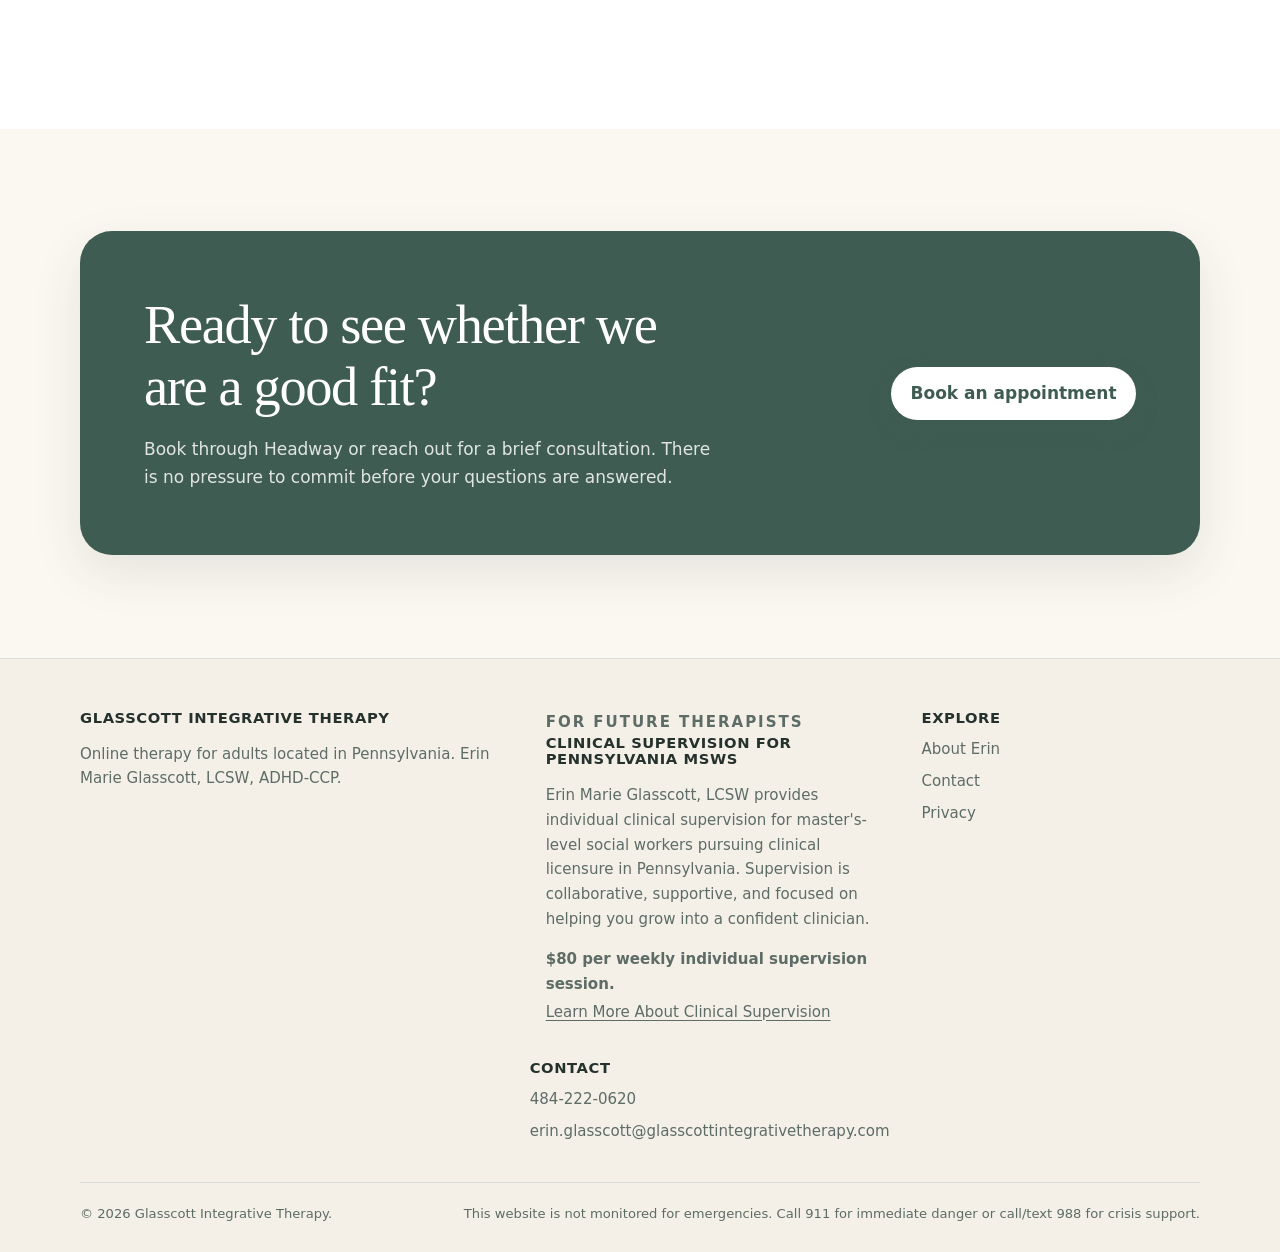
==== commit fef109f6: "Add clinical supervision link and homepage section" ====
--- a/index.html
+++ b/index.html
@@ -46,6 +46,7 @@
         <a href="index.html" aria-current="page">Home</a>
         <a href="about.html">About Erin</a>
         <a href="contact.html">Contact</a>
+        <a href="supervision.html">Clinical Supervision</a>
         <a class="nav-cta" href="https://care.headway.co/providers/erin-glasscott" target="_blank" rel="noopener">Book through Headway</a>
       </nav>
     </div>
@@ -177,6 +178,26 @@
           <p>Online therapy for adults located in Pennsylvania. Erin Marie Glasscott, LCSW, ADHD-CCP.</p>
         </div>
         <div>
+          <section class="services-section">
+  <div class="container">
+    <div class="section-heading">
+      <p class="eyebrow">For Future Therapists</p>
+      <h2>Clinical Supervision for Pennsylvania MSWs</h2>
+      <p>
+        Erin Marie Glasscott, LCSW provides individual clinical supervision
+        for master's-level social workers pursuing clinical licensure in
+        Pennsylvania. Supervision is collaborative, supportive, and focused on
+        helping you grow into a confident clinician.
+      </p>
+
+      <p><strong>$80 per weekly individual supervision session.</strong></p>
+
+      <a class="primary-button" href="supervision.html">
+        Learn More About Clinical Supervision
+      </a>
+    </div>
+  </div>
+</section>
           <h3>Contact</h3>
           <div class="footer-links">
             <a href="tel:+14842220620">484-222-0620</a>
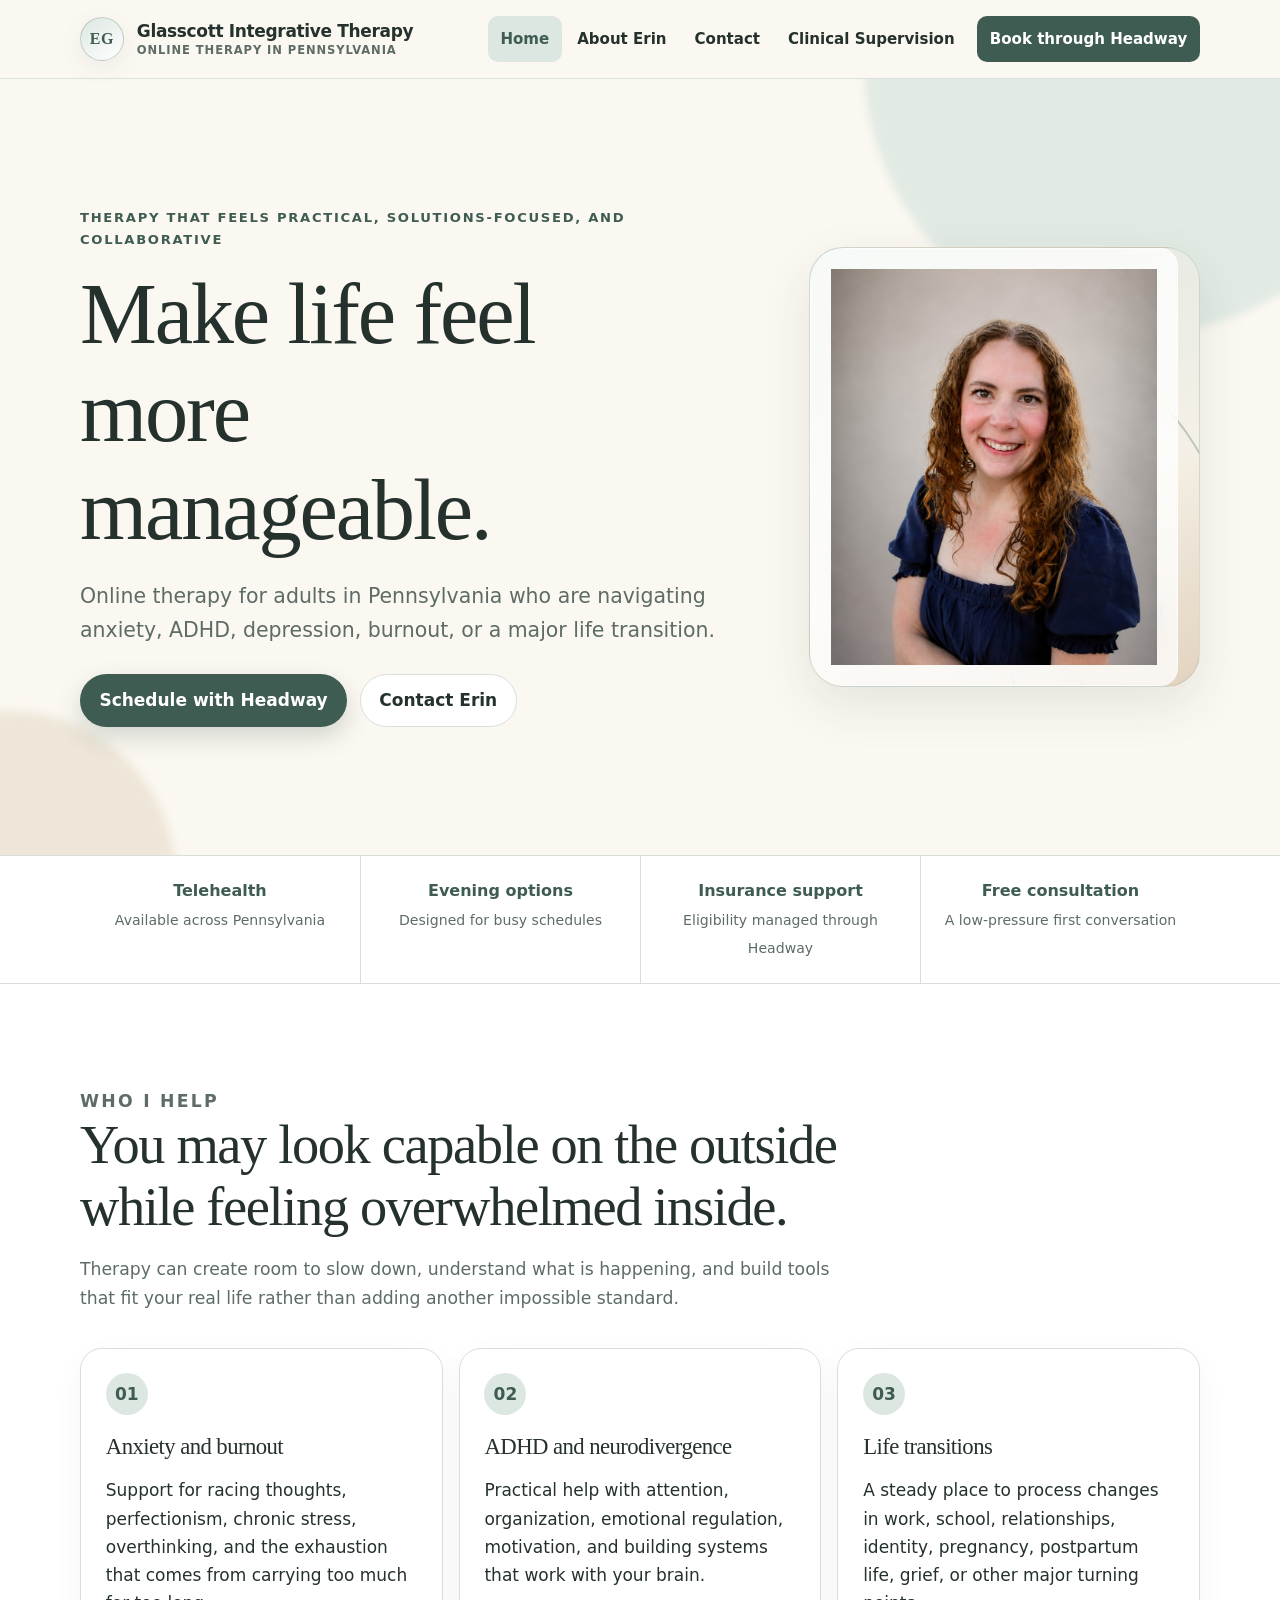
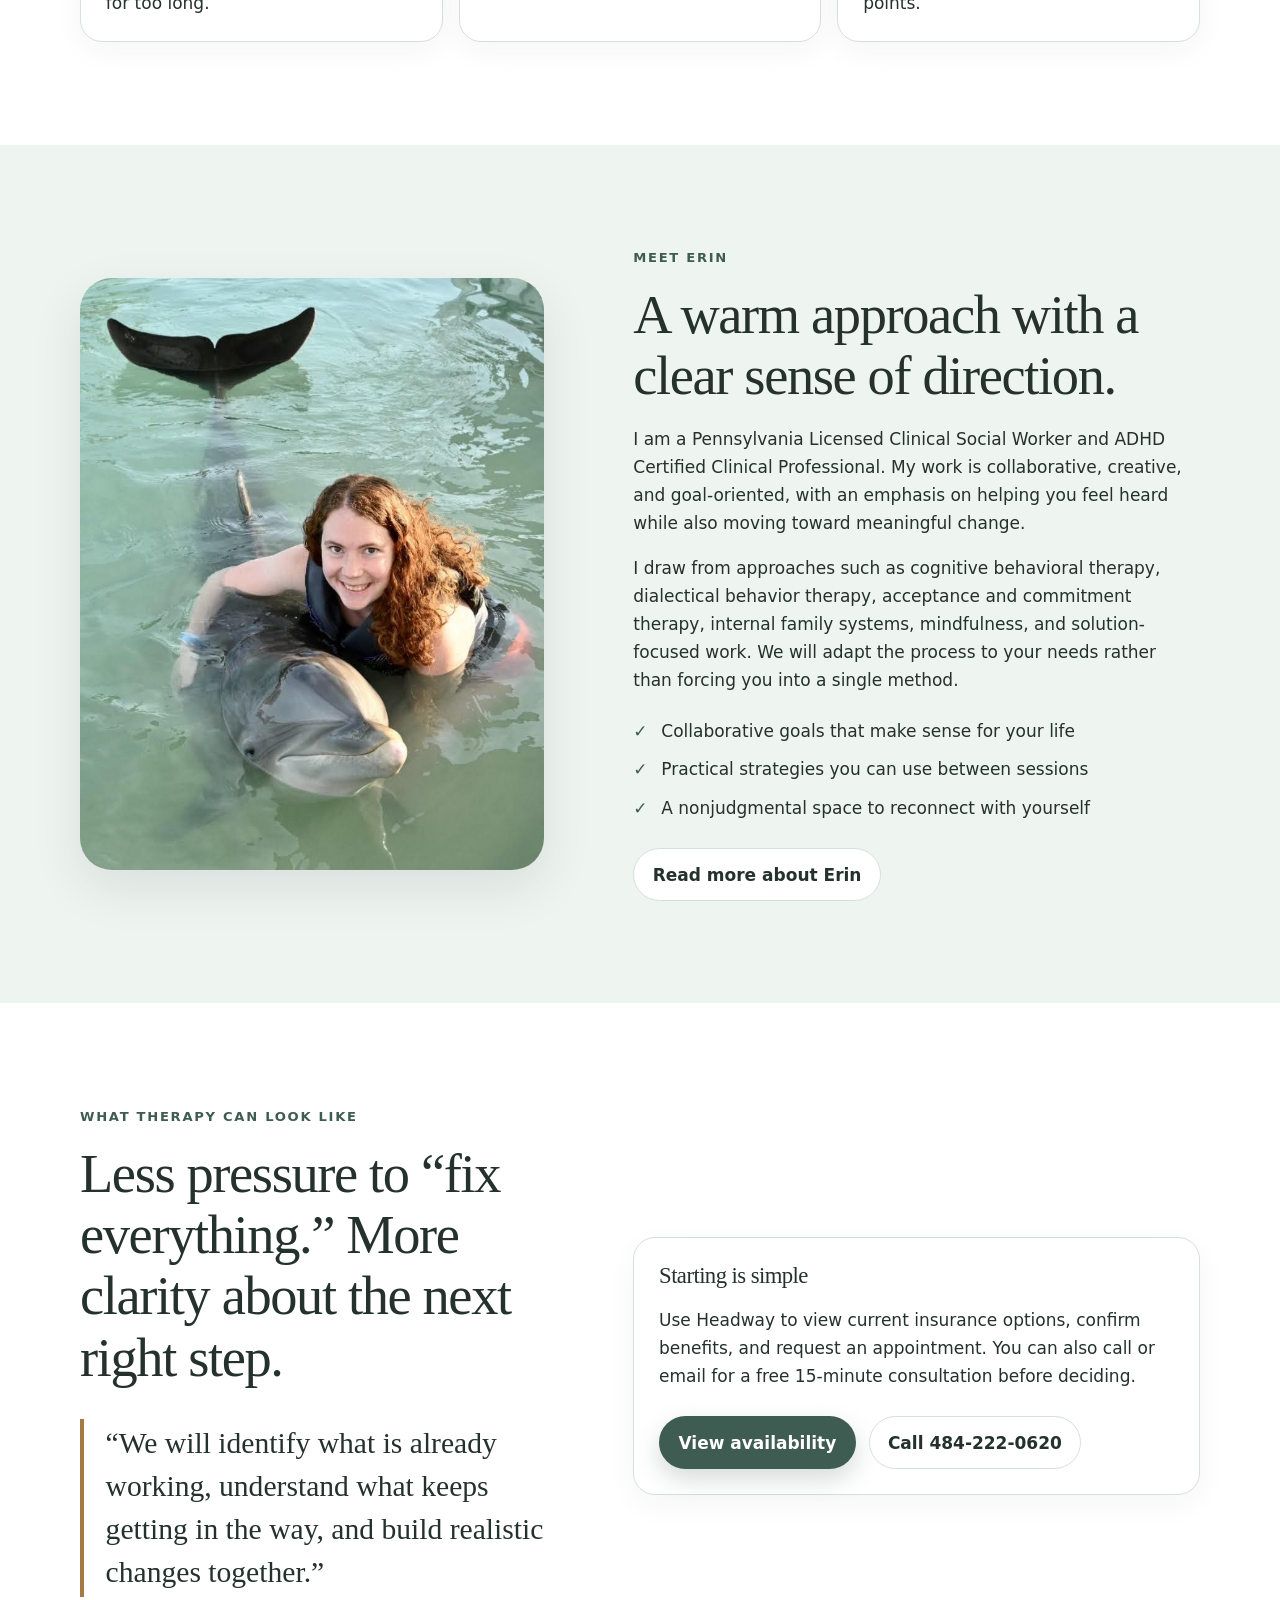
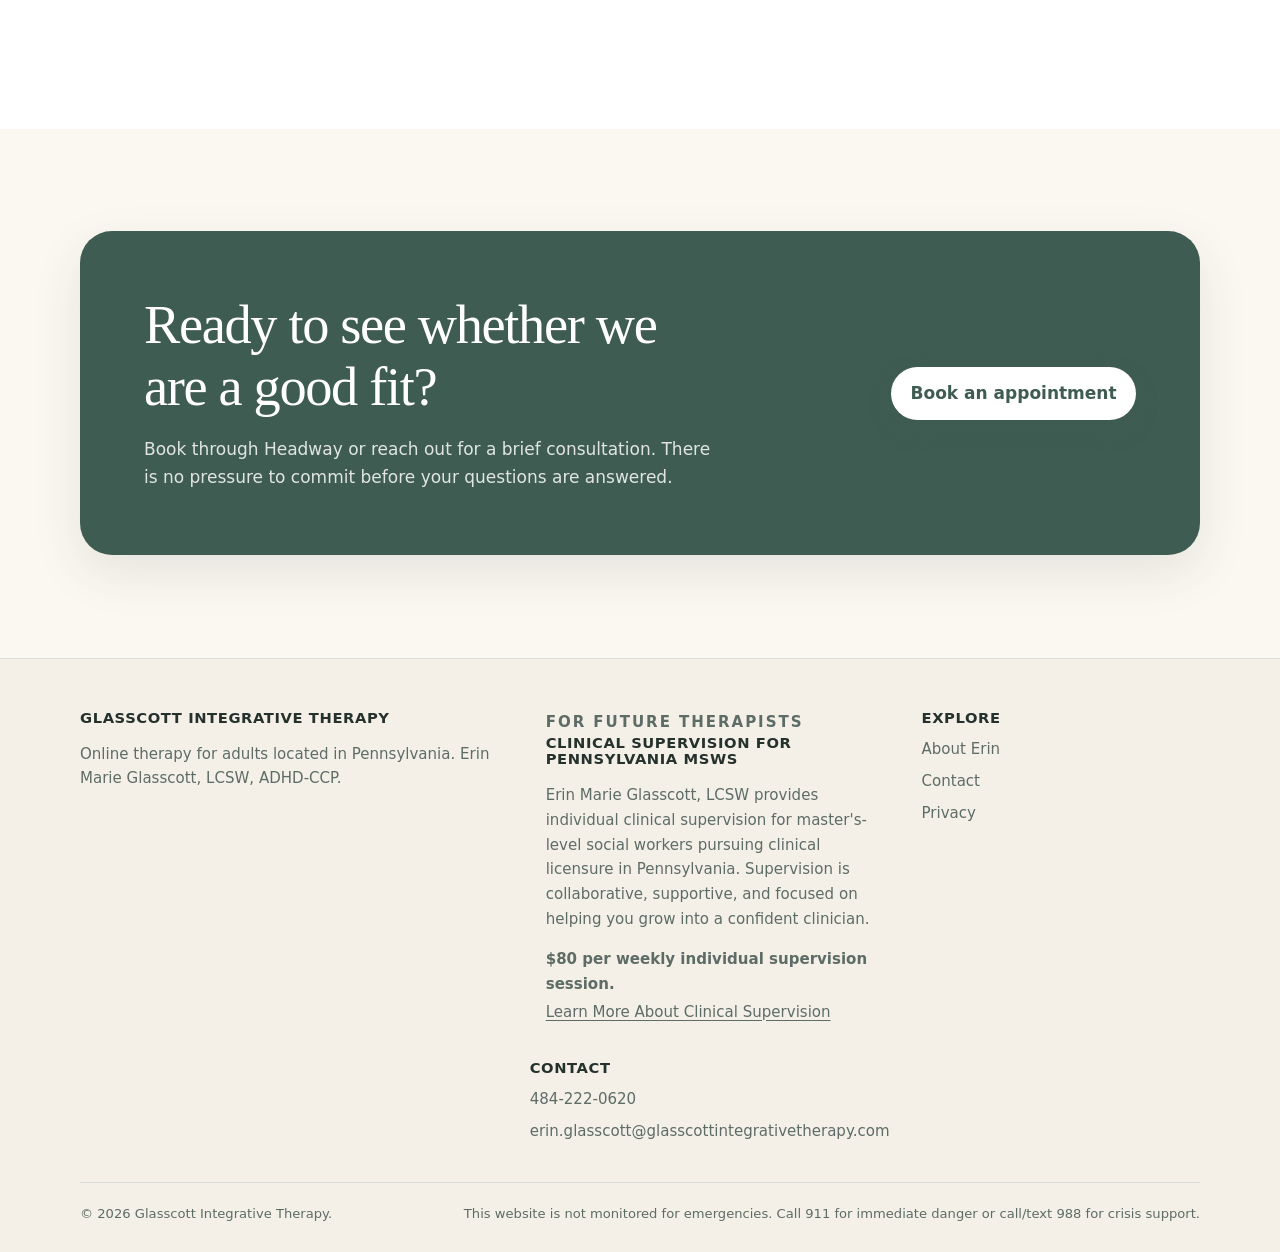
==== commit 3a310e94: "Fix mobile headshot crop" ====
--- a/index.html
+++ b/index.html
@@ -1,6 +1,15 @@
 <!doctype html>
 <html lang="en">
 <head>
+  <!-- Google tag (gtag.js) -->
+<script async src="https://www.googletagmanager.com/gtag/js?id=G-K0G08039L5"></script>
+<script>
+  window.dataLayer = window.dataLayer || [];
+  function gtag(){dataLayer.push(arguments);}
+  gtag('js', new Date());
+
+  gtag('config', 'G-K0G08039L5');
+</script>
   <meta charset="utf-8">
   <meta name="viewport" content="width=device-width, initial-scale=1">
   <title>Glasscott Integrative Therapy | Online Therapy in Pennsylvania</title>
@@ -68,7 +77,7 @@
         <aside class="hero-card" aria-label="Practice overview">
   <img src="erin-headshot.jpg"
        alt="Erin Marie Glasscott, licensed clinical social worker"
-       style="position:absolute; inset:0; width:100%; height:100%; object-fit:cover; object-position:center 75%; z-index:1;">
+       style="position:absolute; inset:0; width:100%; height:100%; object-fit:cover; object-position:center 35%; z-index:1;"
 
   <div class="hero-card-content" style="position:relative; z-index:2;">
             <strong>Erin Marie Glasscott, LCSW, ADHD-CCP</strong>
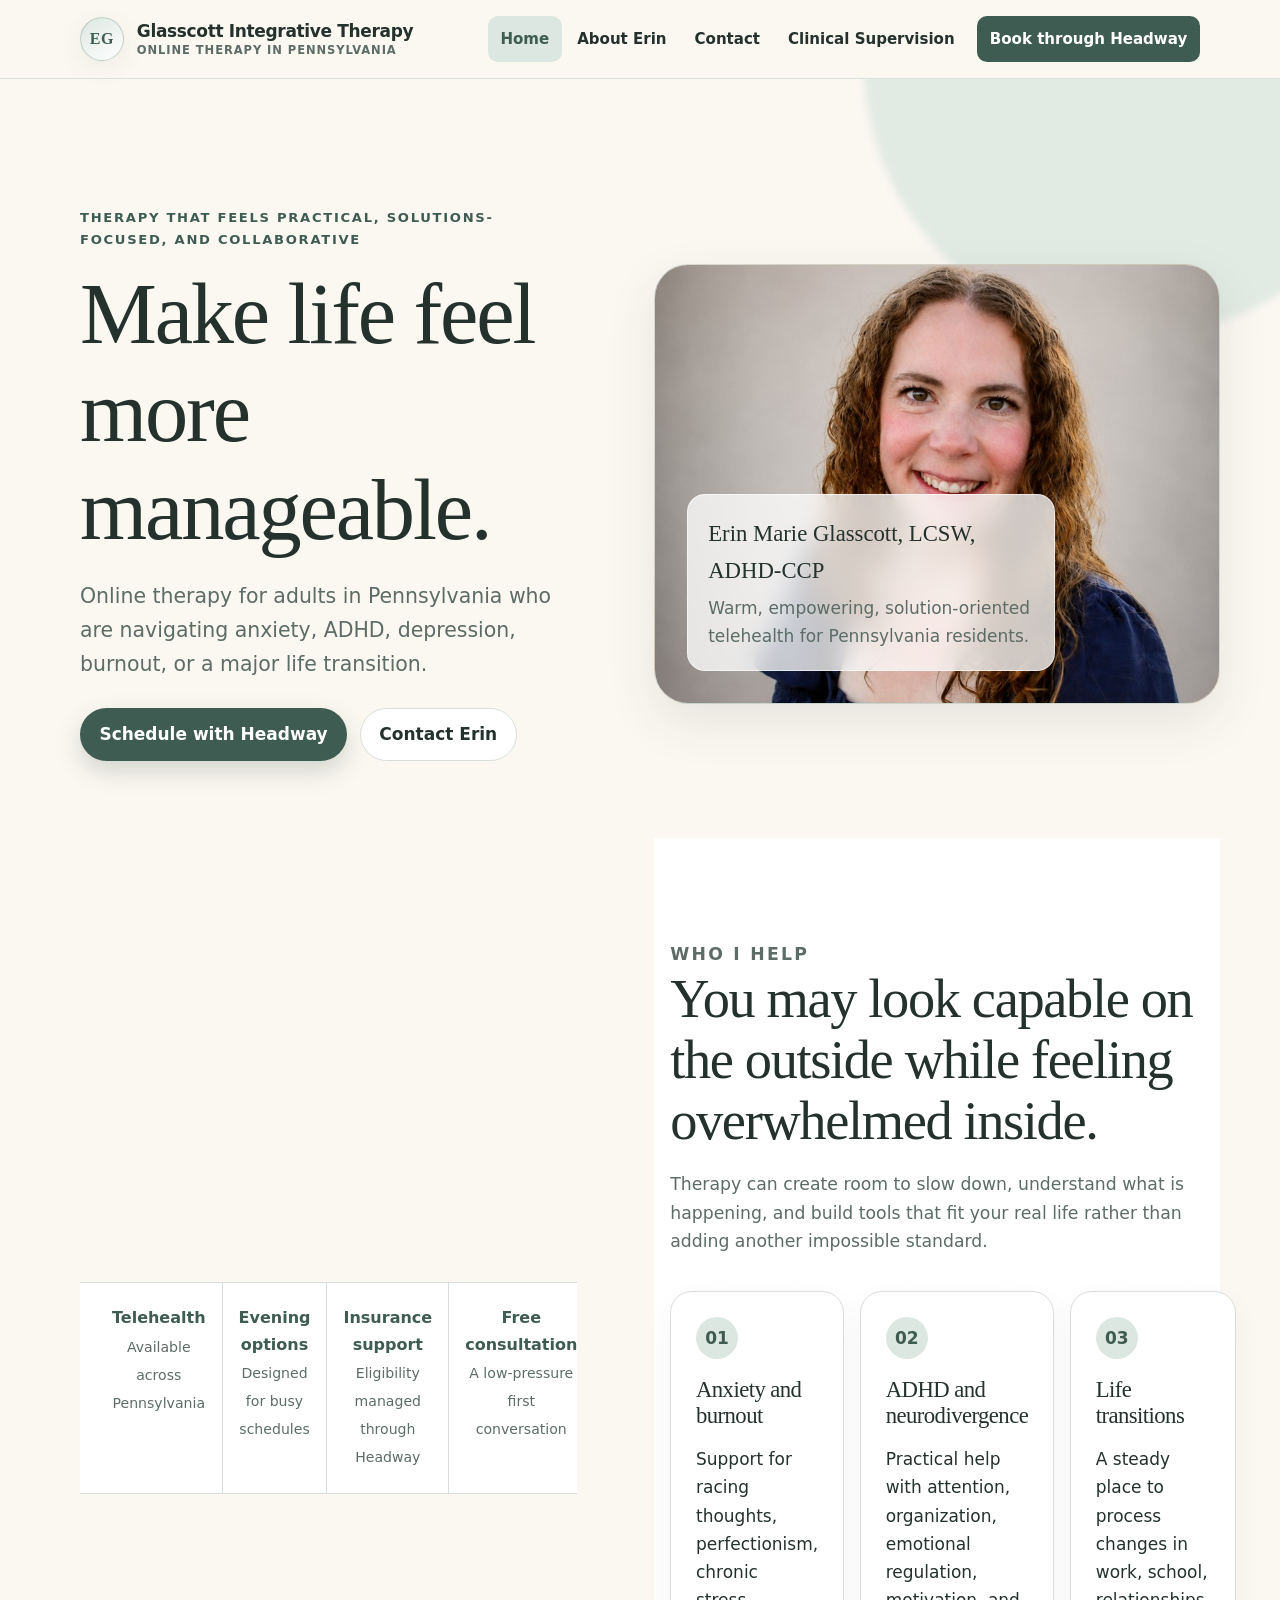
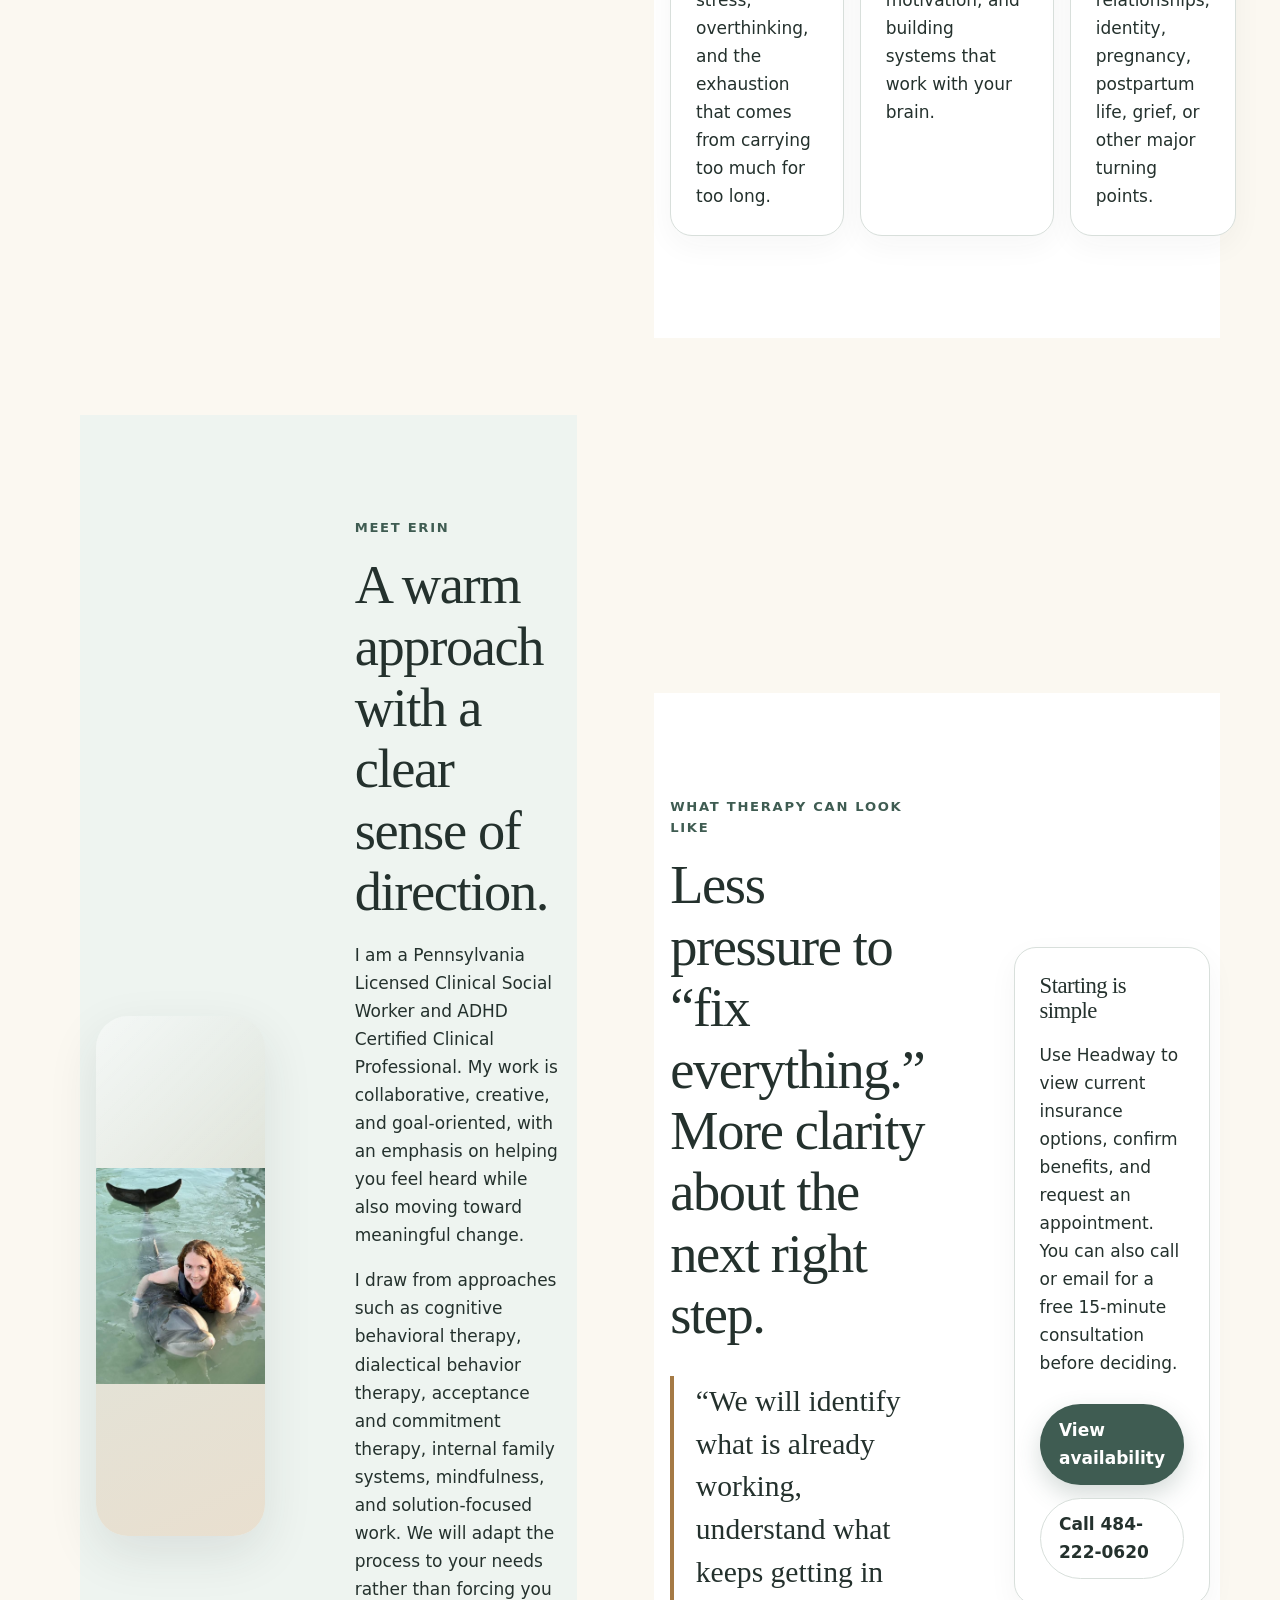
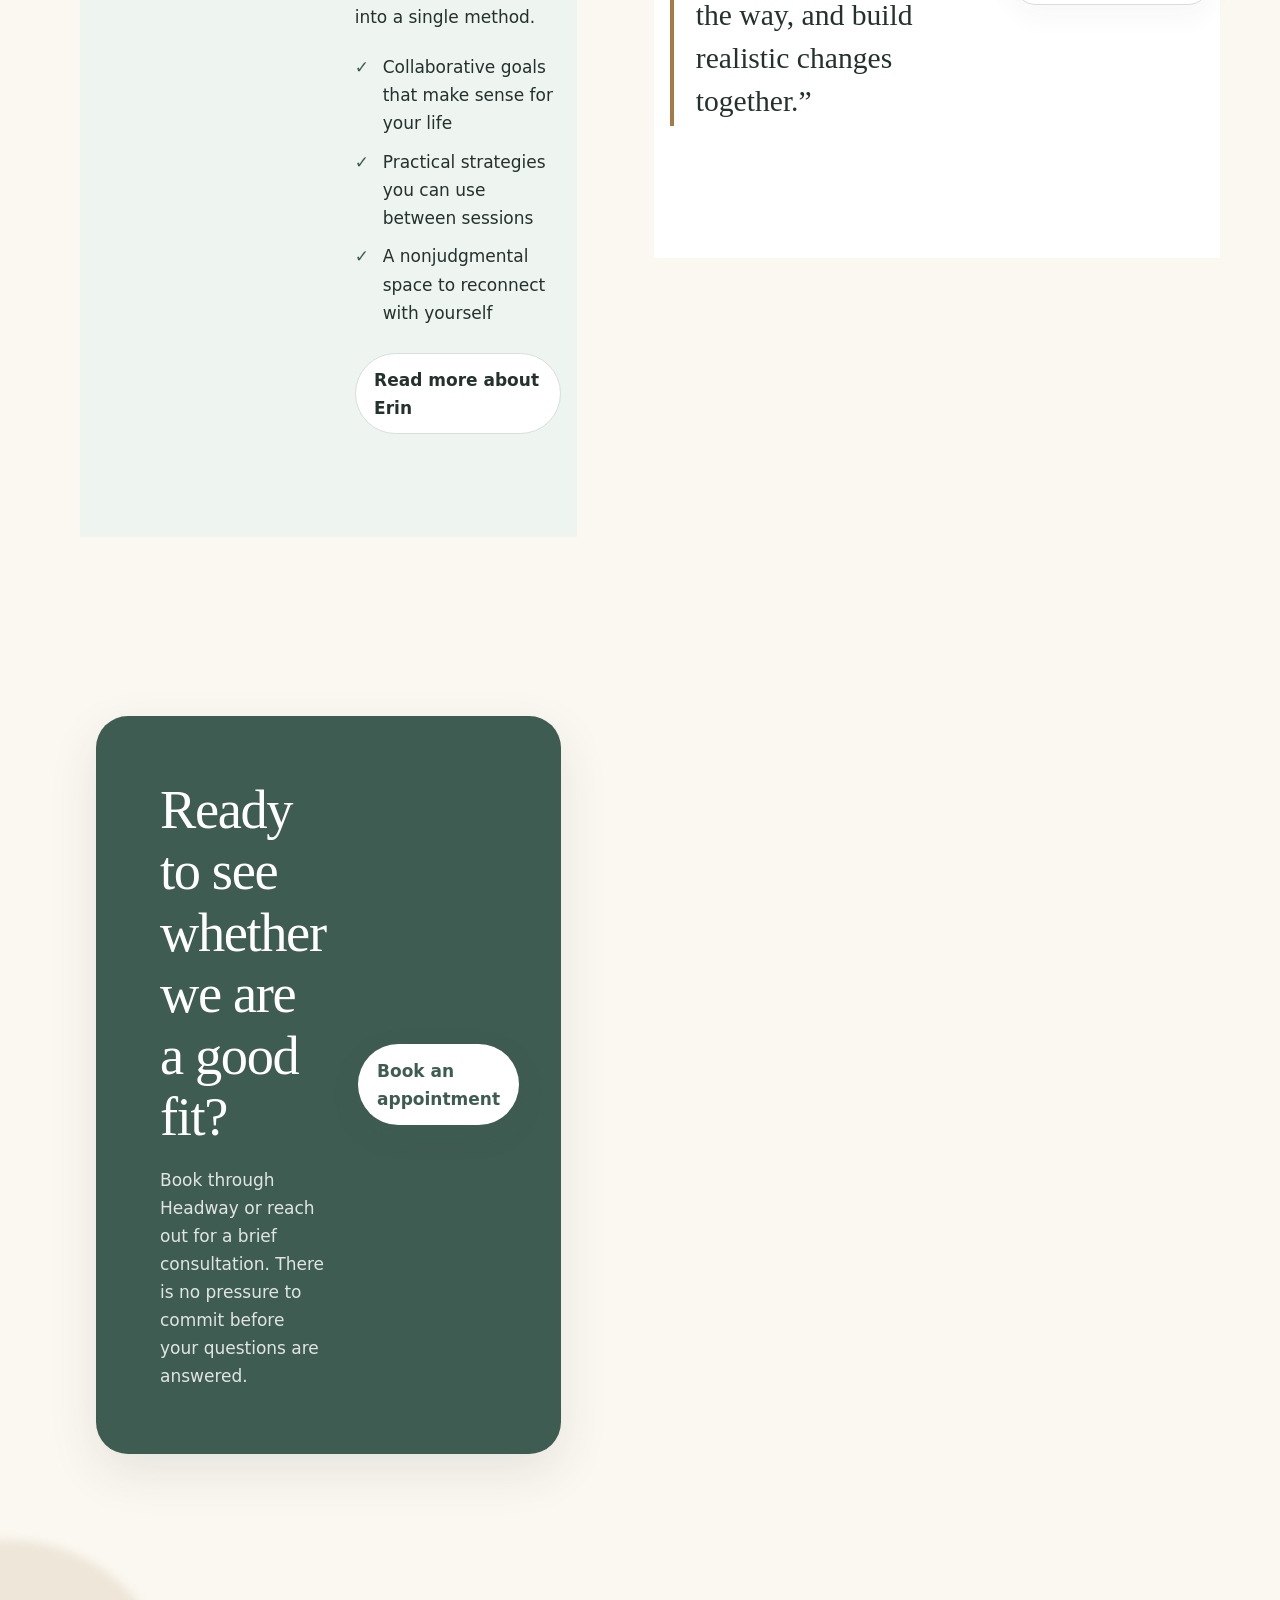
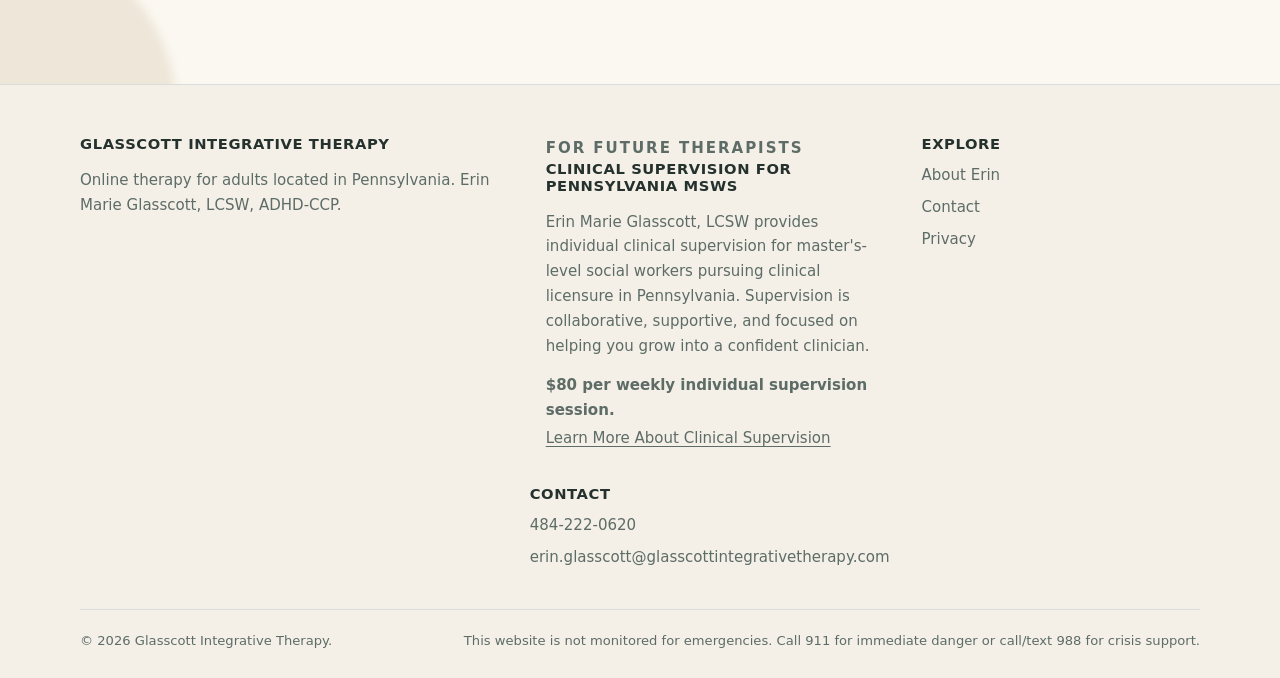
==== commit 81f93361: "Restore homepage credentials overlay" ====
--- a/index.html
+++ b/index.html
@@ -74,18 +74,20 @@
           </div>
         </div>
 
-        <aside class="hero-card" aria-label="Practice overview">
-  <img src="erin-headshot.jpg"
-       alt="Erin Marie Glasscott, licensed clinical social worker"
-       style="position:absolute; inset:0; width:100%; height:100%; object-fit:cover; object-position:center 35%; z-index:1;"
+          <aside class="hero-card" aria-label="Practice overview">
+  <img
+    src="erin-headshot.jpg"
+    alt="Erin Marie Glasscott, licensed clinical social worker"
+    style="position:absolute; inset:0; width:100%; height:100%; object-fit:cover; object-position:center 35%; z-index:1;"
+  >
 
   <div class="hero-card-content" style="position:relative; z-index:2;">
-            <strong>Erin Marie Glasscott, LCSW, ADHD-CCP</strong>
-            <span>Warm, empowering, solution-oriented telehealth for Pennsylvania residents.</span>
-          </div>
-        </aside>
-      </div>
-    </section>
+    <strong>Erin Marie Glasscott, LCSW, ADHD-CCP</strong>
+    <span>
+      Warm, empowering, solution-oriented telehealth for Pennsylvania residents.
+    </span>
+  </div>
+</aside>
 
     <section class="trust-strip" aria-label="Practice highlights">
       <div class="container trust-grid">
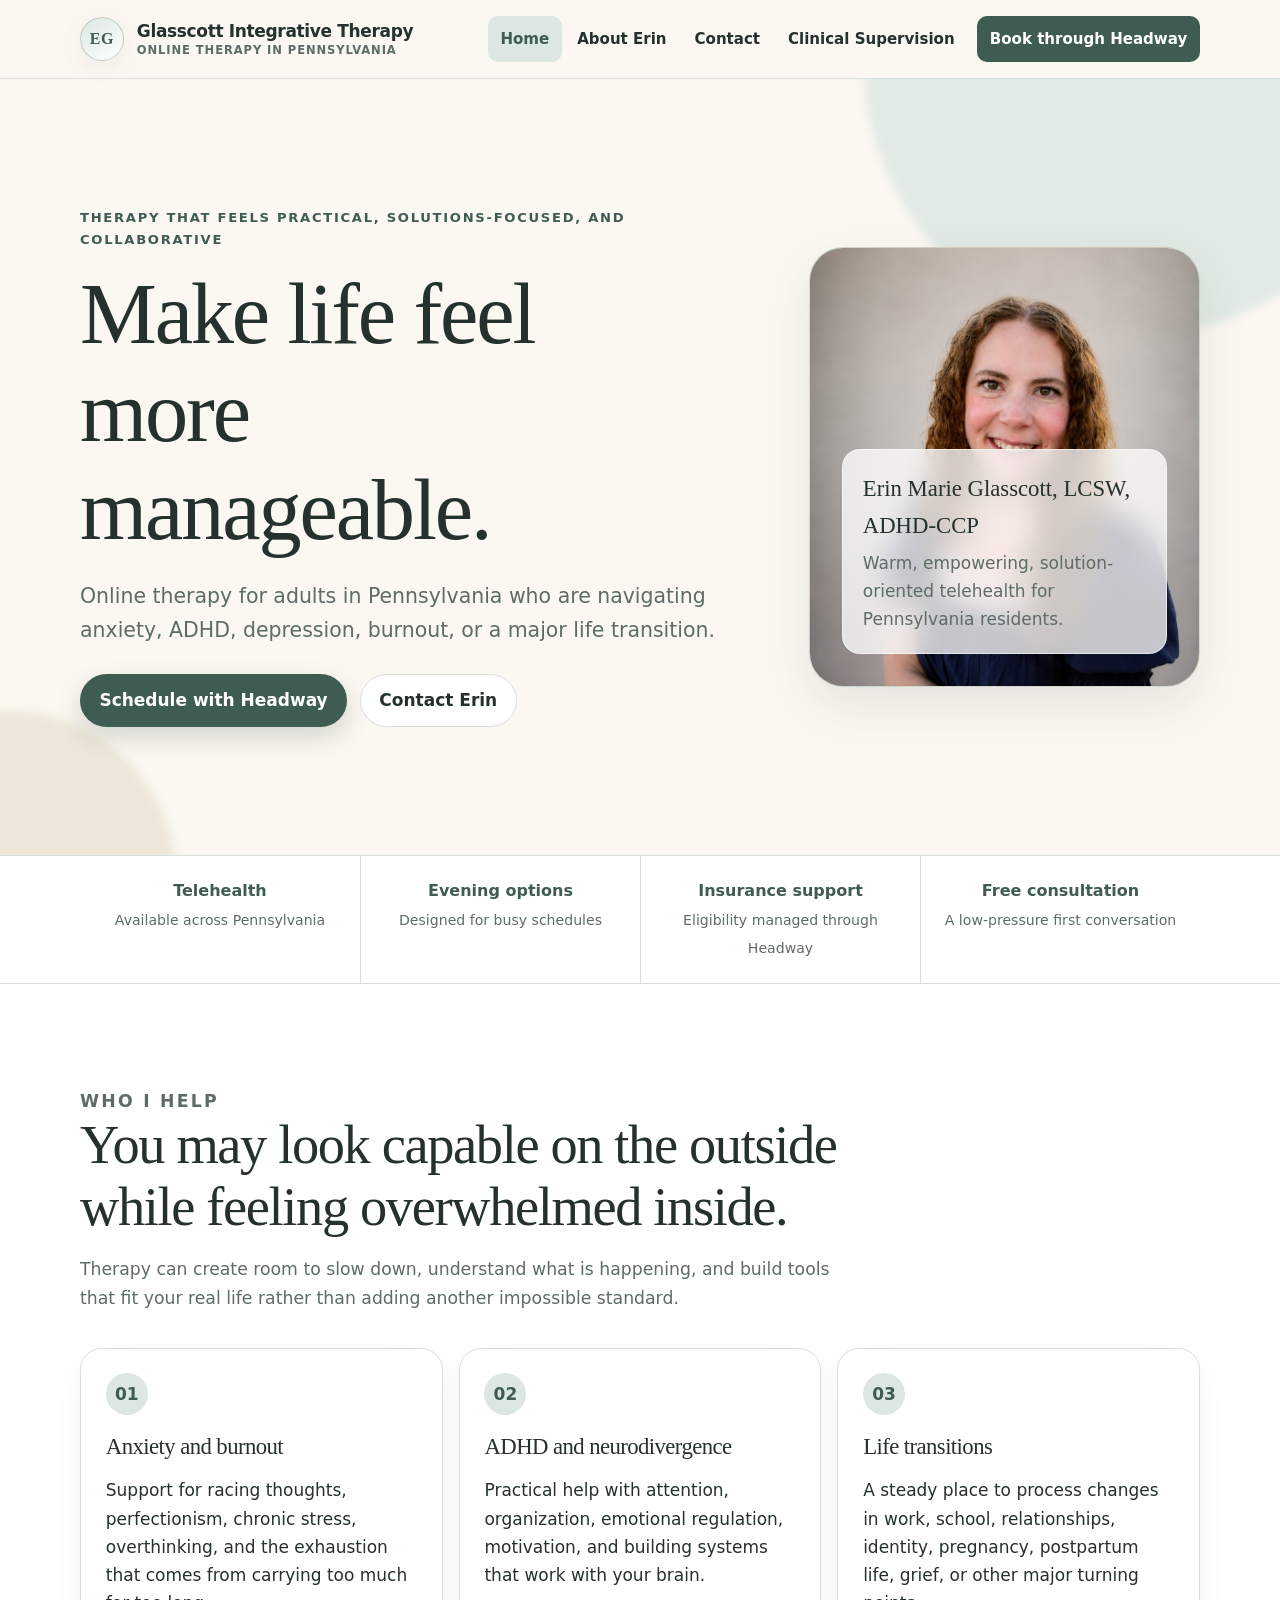
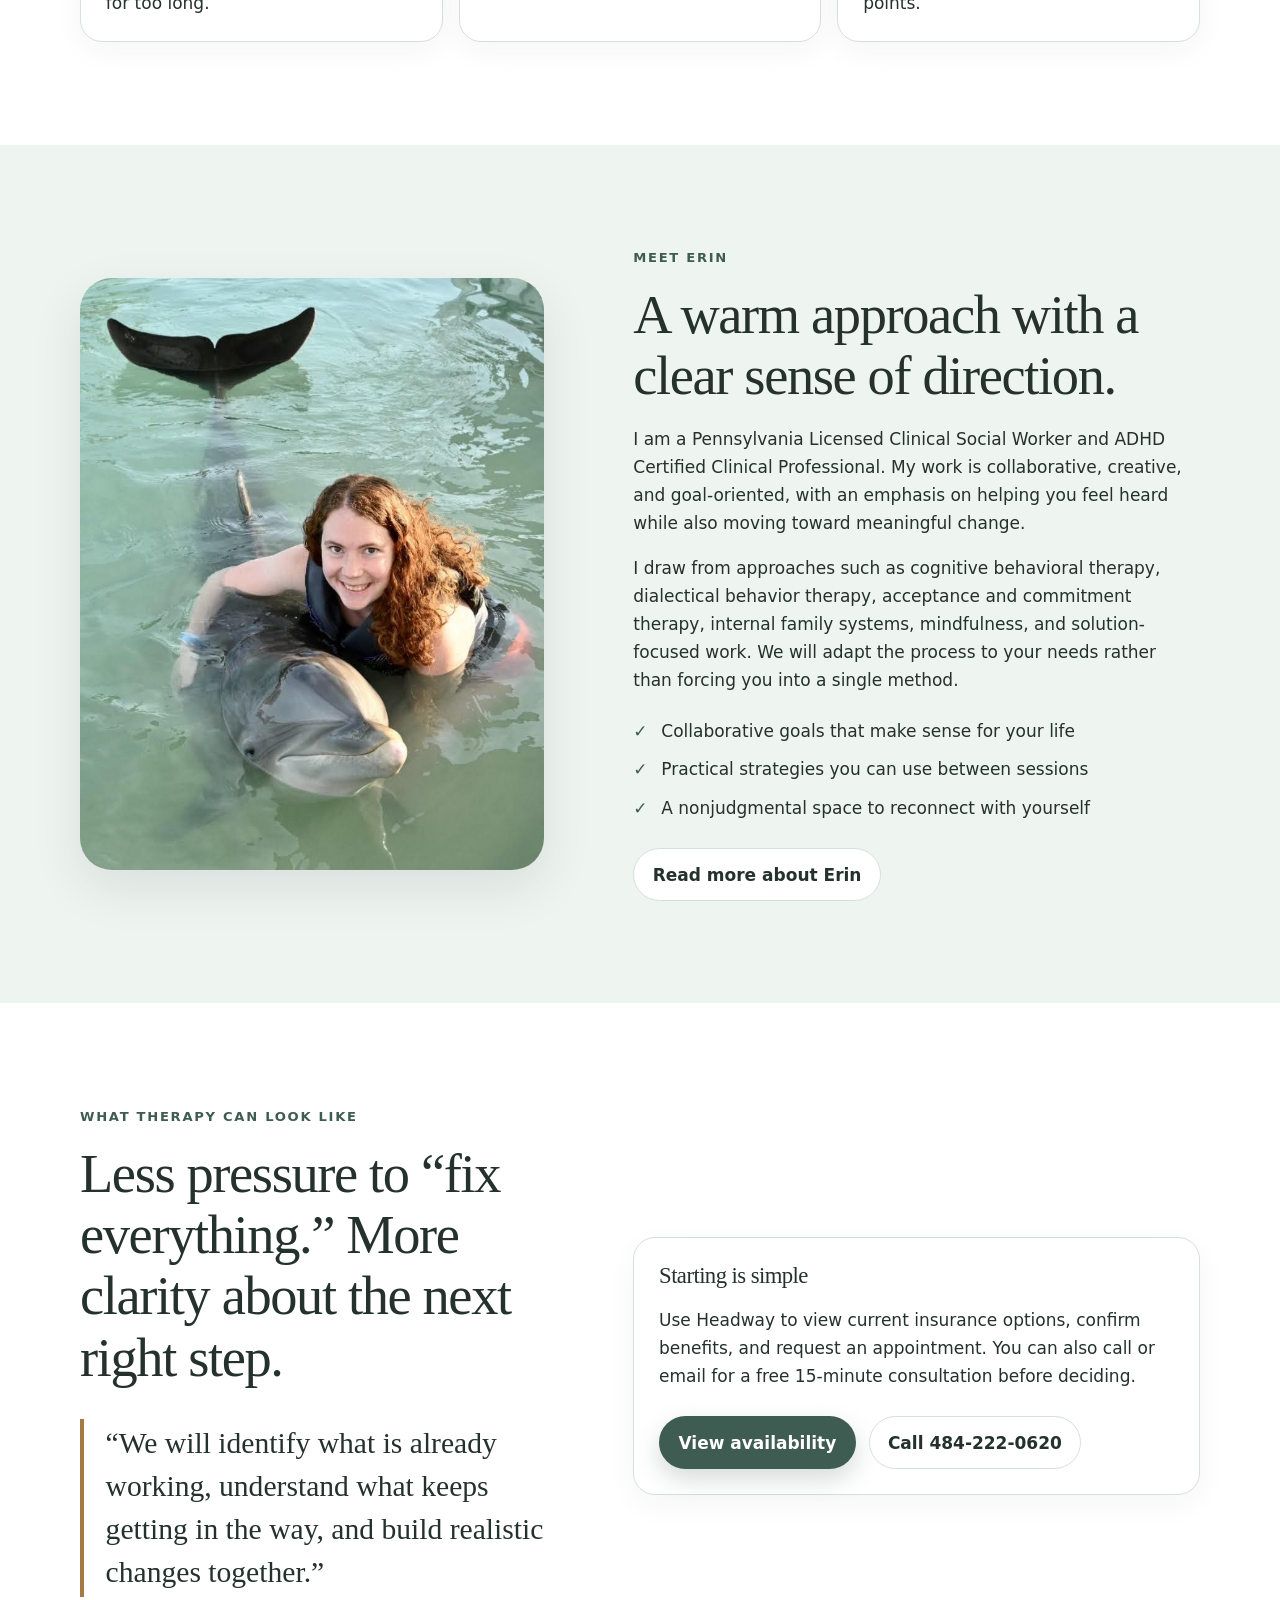
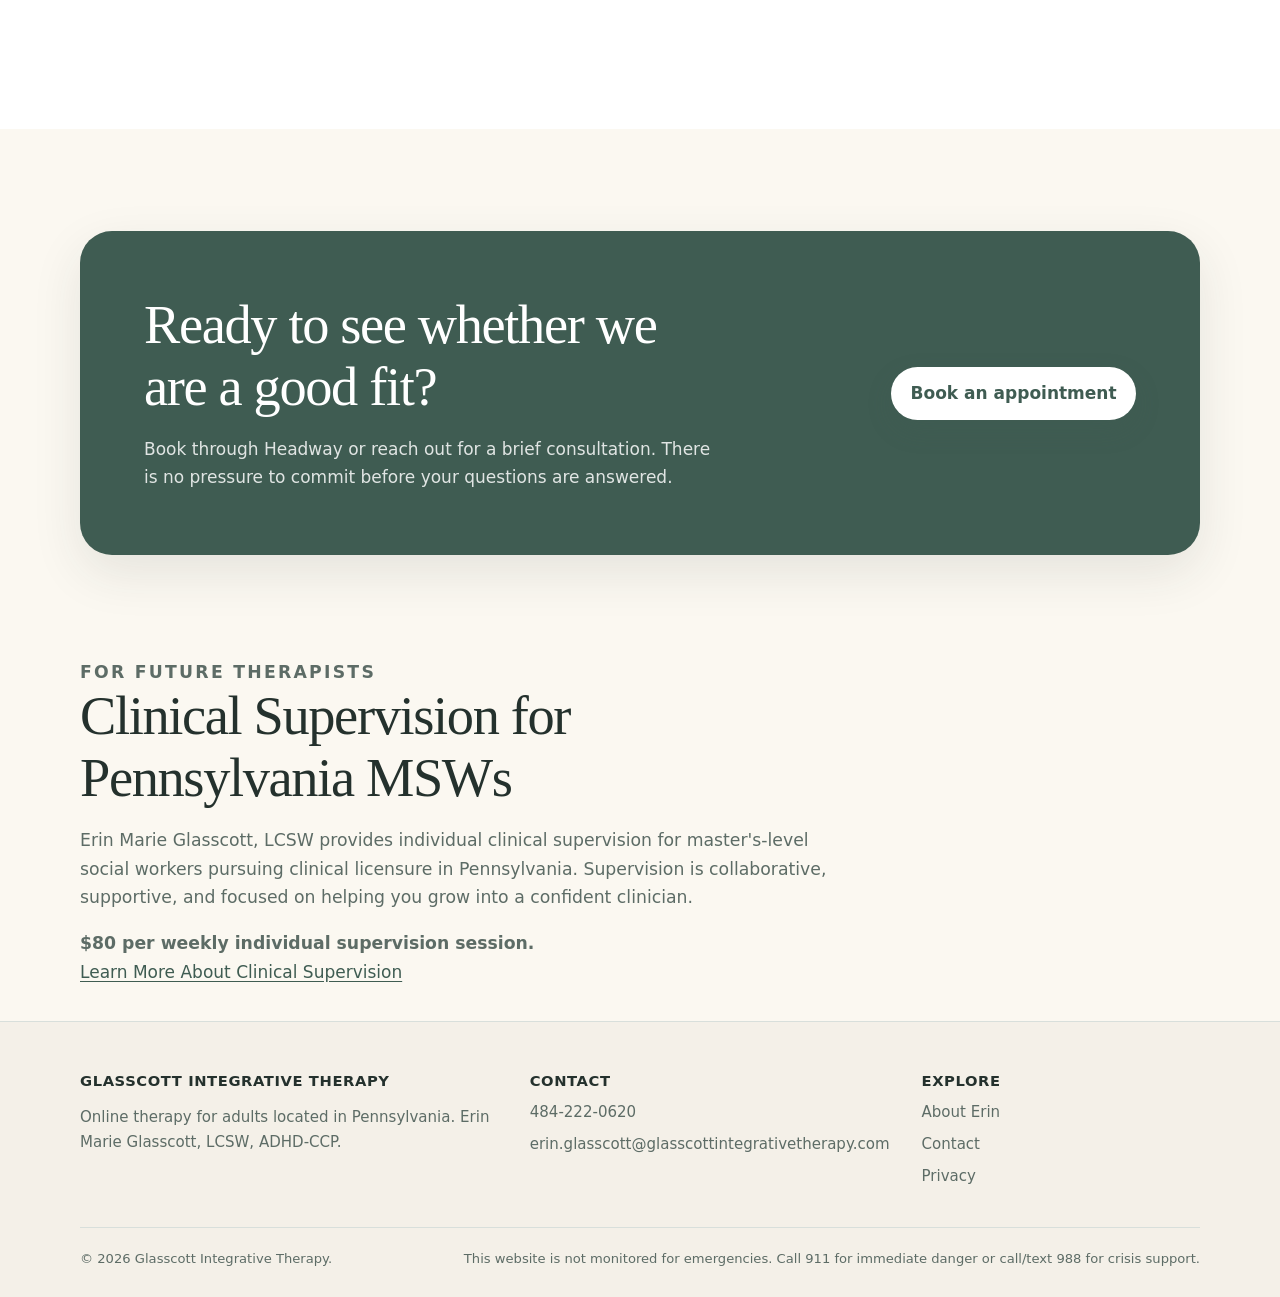
==== commit 0f7d1798: "Repair homepage HTML structure" ====
--- a/index.html
+++ b/index.html
@@ -88,6 +88,8 @@
     </span>
   </div>
 </aside>
+      </div>
+    </section>
 
     <section class="trust-strip" aria-label="Practice highlights">
       <div class="container trust-grid">
@@ -179,17 +181,7 @@
         </div>
       </div>
     </section>
-  </main>
-
-  <footer class="site-footer">
-    <div class="container">
-      <div class="footer-grid">
-        <div>
-          <h2>Glasscott Integrative Therapy</h2>
-          <p>Online therapy for adults located in Pennsylvania. Erin Marie Glasscott, LCSW, ADHD-CCP.</p>
-        </div>
-        <div>
-          <section class="services-section">
+     <section class="services-section">
   <div class="container">
     <div class="section-heading">
       <p class="eyebrow">For Future Therapists</p>
@@ -209,6 +201,16 @@
     </div>
   </div>
 </section>
+  </main>
+
+  <footer class="site-footer">
+    <div class="container">
+      <div class="footer-grid">
+        <div>
+          <h2>Glasscott Integrative Therapy</h2>
+          <p>Online therapy for adults located in Pennsylvania. Erin Marie Glasscott, LCSW, ADHD-CCP.</p>
+        </div>
+        <div>
           <h3>Contact</h3>
           <div class="footer-links">
             <a href="tel:+14842220620">484-222-0620</a>
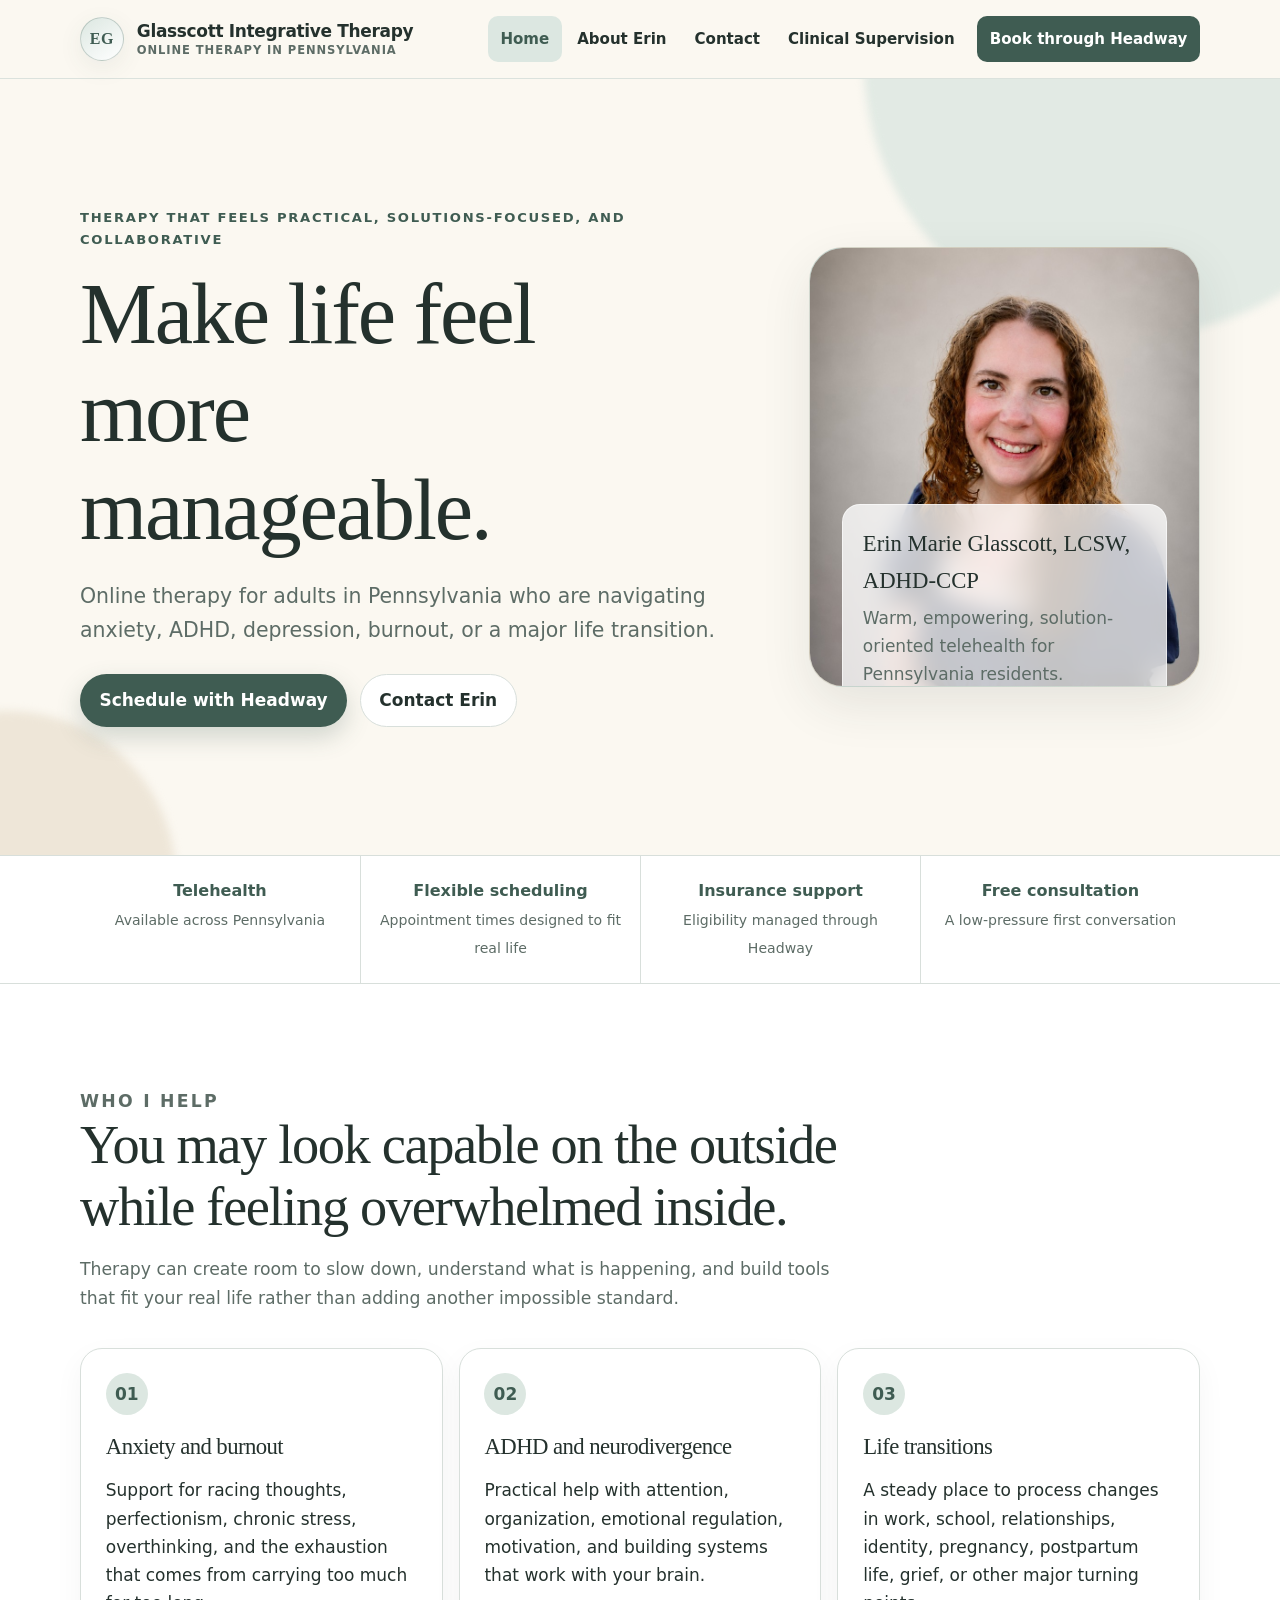
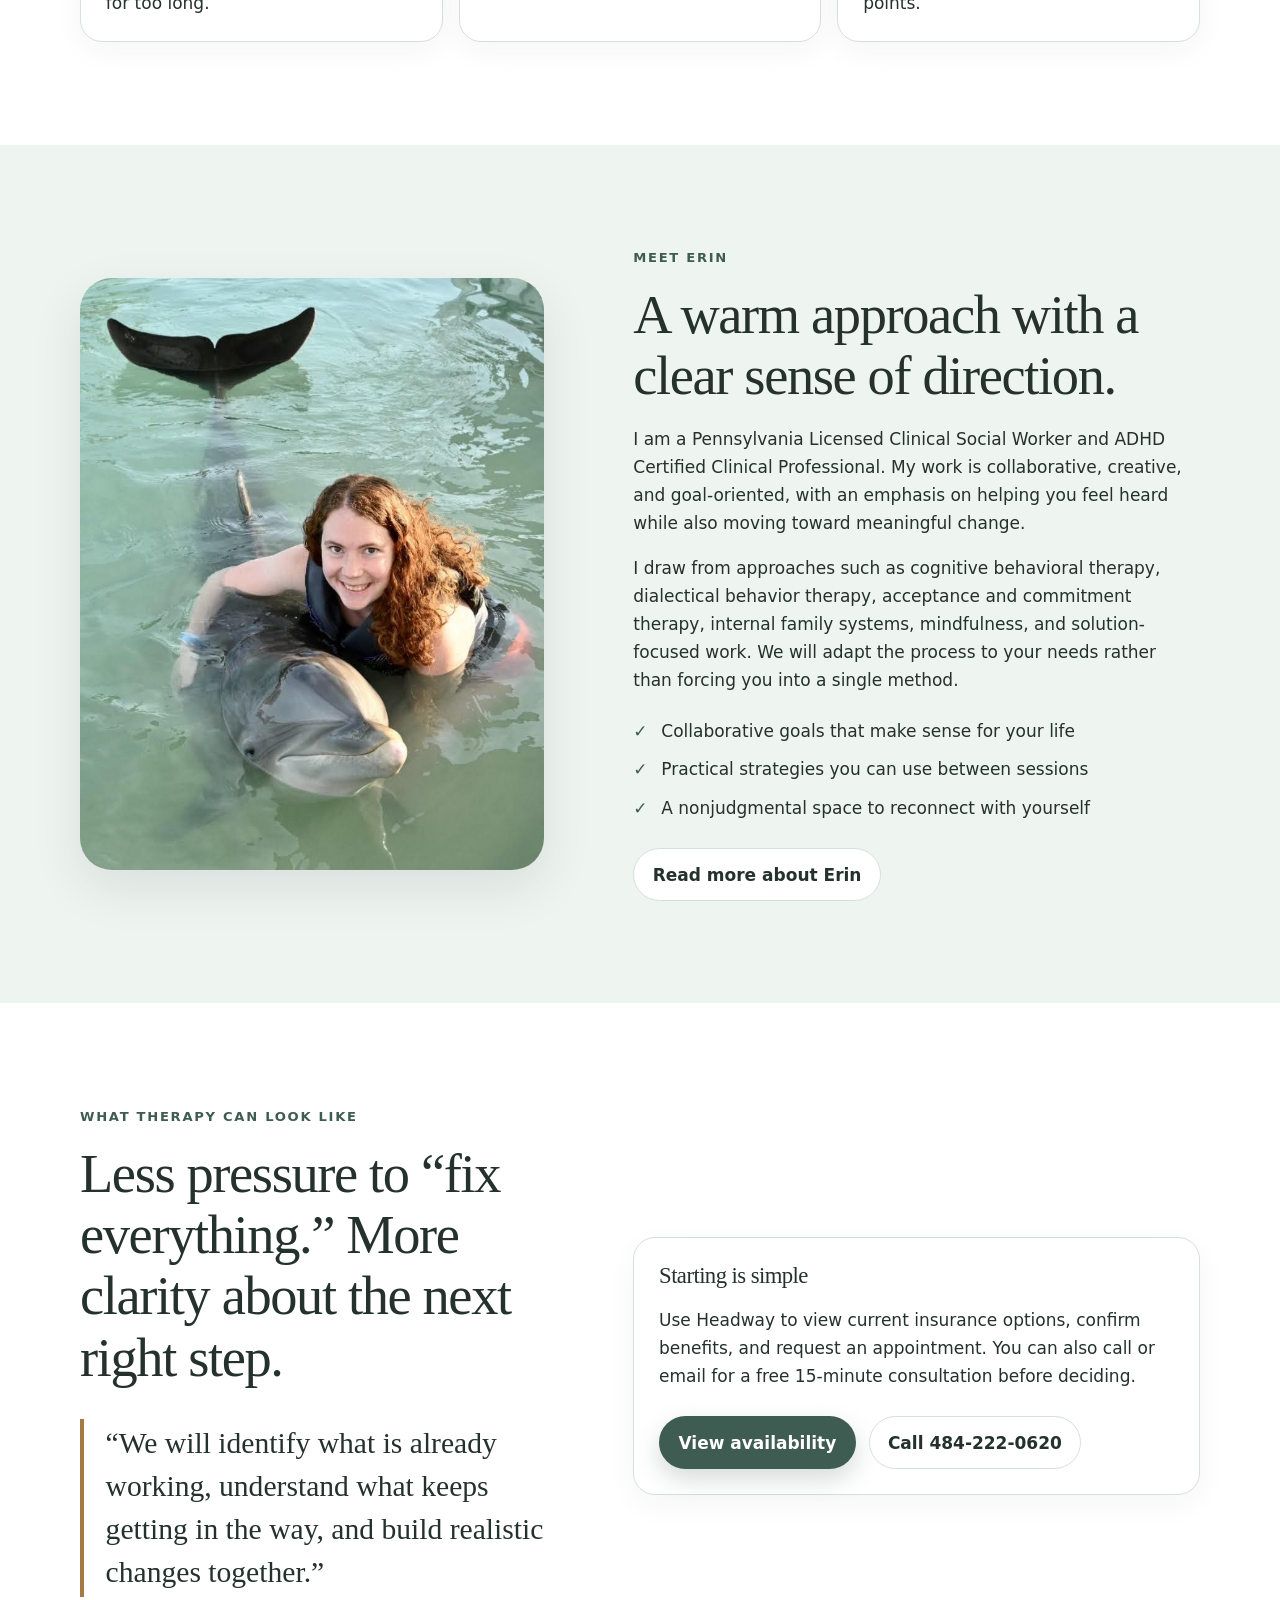
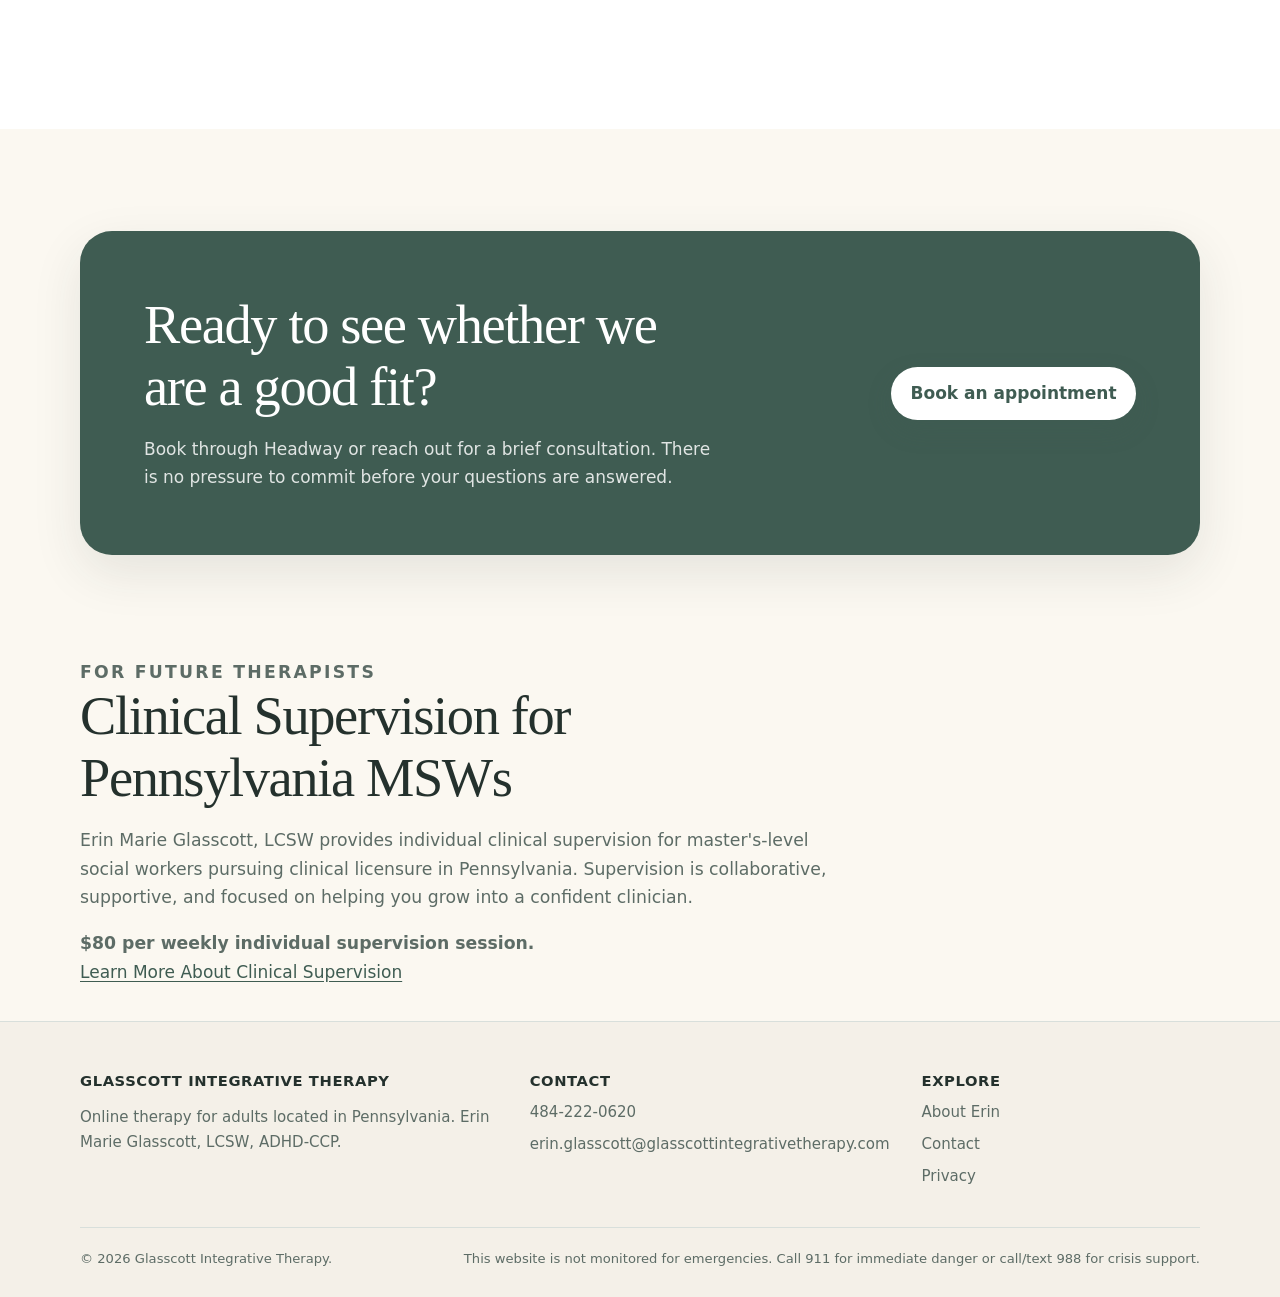
==== commit 5eb39241: "Remove evening options" ====
--- a/index.html
+++ b/index.html
@@ -94,7 +94,7 @@
     <section class="trust-strip" aria-label="Practice highlights">
       <div class="container trust-grid">
         <div class="trust-item"><strong>Telehealth</strong><span>Available across Pennsylvania</span></div>
-        <div class="trust-item"><strong>Evening options</strong><span>Designed for busy schedules</span></div>
+        <div class="trust-item"><strong>Flexible scheduling</strong><span>Appointment times designed to fit real life</span></div>
         <div class="trust-item"><strong>Insurance support</strong><span>Eligibility managed through Headway</span></div>
         <div class="trust-item"><strong>Free consultation</strong><span>A low-pressure first conversation</span></div>
       </div>
--- a/styles.css
+++ b/styles.css
@@ -349,6 +349,7 @@
   padding: 1.25rem;
   background: rgba(255,255,255,0.76);
   backdrop-filter: blur(12px);
+  transform: translateY(55px);
 }
 
 .hero-card-content strong {
@@ -860,3 +861,12 @@
     animation-iteration-count: 1 !important;
   }
 }
+@media (max-width: 768px) {
+  .hero-card {
+    min-height: 560px;
+  }
+
+  .hero-card-content {
+    display: none;
+  }
+}
